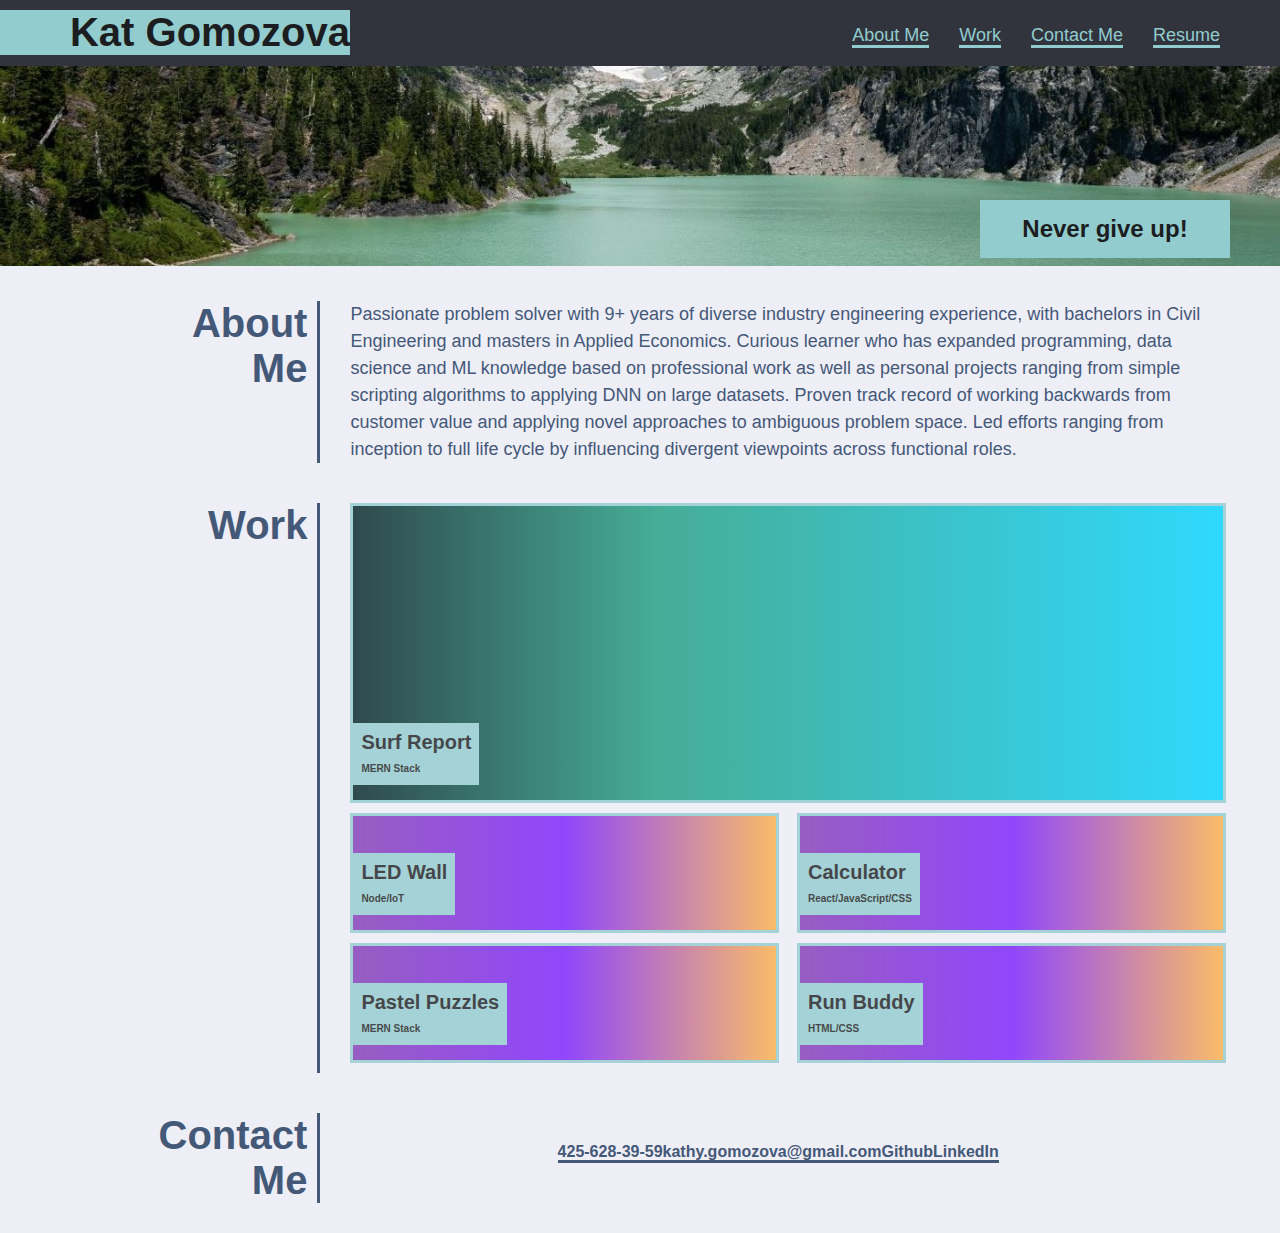
==== index.html @ 135d379b "adding the files" ====
<!DOCTYPE html>
<html lang="en">
<head>
    <meta charset="UTF-8">
    <meta name="viewport" content="width=device-width, initial-scale=1.0">
    <title>Personal Profile</title>
    <link rel="stylesheet" href="about_me_style.css">
</head>
<body>

    <header>
        <h1>Kat Gomozova</h1>
        <nav class="menu">
            <ul>
                <li>
                    <a href="#about-me">About Me</a>
                </li>
                <li>
                    <a href="#work">Work</a>
                </li>
                <li>
                    <a href="#contact-me">Contact Me</a>
                </li>
                <li>
                    <a href="resume Kat Gomozova SDE.pdf" target ="_blank">Resume</a>
                </li>
            </ul>
  
        </nav>
    </header>
    <figure class="background_fig">
        <div class="subtitle">Never give up!</div>
    </figure>
        
    <main> 
        <section id="about-me" class="content_item">
            <h1>About<br>Me</h1>
            <div>
                <p>Passionate problem solver with 9+ years of diverse industry engineering experience, with bachelors in Civil 
                    Engineering and masters in Applied Economics. Curious learner who has expanded programming, data science and 
                    ML knowledge based on professional work as well as personal projects ranging from simple scripting algorithms 
                    to applying DNN on large datasets. Proven track record of working backwards from customer value and applying 
                    novel approaches to ambiguous problem space. Led efforts ranging from inception to full life cycle by 
                    influencing divergent viewpoints across functional roles.
                </p>
            </div>
        </section>

        <section id="work" class="content_item">
            <h1>Work</h1>
            <div>
                <article class="large_box">
                    <h3>Surf Report<br><span class="sm">MERN Stack</span></h3>
                </article>
                <article class="small_box">
                    <article class = "inner_box">
                        <h3>LED Wall<br><span class="sm">Node/IoT</span></h3>
                    </article>
                    <article class = "inner_box">
                        <h3>Calculator<br><span class="sm">React/JavaScript/CSS</span></h3>
                    </article>
                </article>
                <article class="small_box">
                    <article class = "inner_box">
                        <h3>Pastel Puzzles<br><span class="sm">MERN Stack</span></h3>
                    </article>
                    <article class = "inner_box">
                        <h3>Run Buddy<br><span class="sm">HTML/CSS</span></h3>
                    </article>
                </article>
            </div>
        </section> 
        
        <section id="contact-me" class="content_item">
            <h1>Contact<br>Me</h1>
            <div>
                <nav class="contacts">
                    <ul>
                        <li>
                            <a href="#phone" target ="_blank">425-628-39-59</a>
                        </li>
                        <li>
                            <a href="kathy.gomozova@gmail.com" target ="_blank">kathy.gomozova@gmail.com</a>
                        </li>
                        <li>
                            <a href="https://github.com/kgo87" target ="_blank">Github</a>
                        </li>
                        <li>
                            <a href="https://www.linkedin.com/in/kgomozova/" target ="_blank">LinkedIn</a>
                        </li>
                    </ul>
        
                </nav>
            </div>

    </main>

</body>
</html>
---- about_me_style.css ----
/* Sets up the variables for frequently used parameters */
:root{
    --h-font-color: #445877;
    --nav-h-color: #92ccce;
    --nav-color: #31343d;
    --dark-color: #1c1d21;
    --light-color: #eeeef7;
    --typ-font: Arial, Helvetica, sans-serif;  
}

/* Sets the display format to include padding and borderin the element's total width and height, 
and also removes the default padding and margin settings for the entire page contents  */
* {
    box-sizing: border-box;
    padding: 0;
    margin: 0;
}

/* Sets the background color of the main block  */
body {
    background-color:var(--light-color);
    display:flex;
    flex-direction: column;
}

/* Creates padding on all sides of the header block and sets the font size, background color,
color and relative position  */
header {
    padding: 10px 40px 20px 40px;
    font-family: Arial, Helvetica, sans-serif;
    background-color: var(--nav-color);
    position: relative;
}

/* Displays the header element as block and sets the font size  */
header h1 {
    display: inline-block;
    font-size: 40px;
    background-color: var(--nav-h-color);
    color: var(--dark-color);
    position: absolute;
    text-align: right;
    left: 0px;
    width: 350px;
}

/* Sets padding, margin and font of the nav bar */
header nav {
    padding-top: 15px;
    margin-right: 20px;
    float: right;
    font-size: 18px;
}

/* Removes bullet symbols from the list */
header nav ul {
    list-style-type: none;
}

/* Sets the display of the list items and left margin */
header nav ul li {
    display: inline-block;
    margin-left: 25px;
}

/* Sets the color of the links and creates an underline */
header nav ul li a {
    color: var(--nav-h-color);
    text-decoration: none;
    border-bottom: solid 3px;
}


/* Sets the display properties of the top/background figure element */
figure {
    height: 200px;
    width: 100vw;
    margin-bottom: 25px;
    background-image: url("blanca_lake.jpeg");
    background-size: cover;
    background-position: center;
}

/* Sets the properties of subtitle box */
.subtitle{
    position: absolute;
    background-color: var(--nav-h-color);
    color: var(--dark-color);
    text-align: center;
    padding: 15px;
    width: 250px;
    font-family: var(--typ-font);
    font-size: 24px;
    font-weight:bold;
    top:200px;
    right: 50px;
}


/* Sets margin, width and display parameters of the main block */
main {
    width: 100vw;
    margin-left: 20px;
    margin-right:20px;
    justify-content: center;
    display: flex;
    flex-wrap: wrap;
}


/* Sets display properties: margin, padding , heights, font, color, etc */
.content_item {
    margin-bottom: 20px;
    padding: 10px;
    font-family: var(--typ-font);
    display:flex;
    width: 90vw;
    color: var(--h-font-color);
}

/* Sets the display options and parameters of the headings of sections inside the main body */
.content_item h1 {
    width: 20%;
    text-align: right;
    font-size: 40px;
    padding-right: 10px;
    padding-left: 10px;
    font-family: var(--typ-font);
    color: var(--h-font-color);
    border-right: solid var(--h-font-color);
}

/* Sets the display properties of the container inside each section */
div{
    display:flex;
    flex-direction:column;
    padding-left: 30px;
    width: 80%;
}

/* Sets the display options and the properties of the large item in the work section */
.large_box{
    height: 300px;
    background: rgba(0,34,36);
    background: linear-gradient(90deg, rgba(0,34,36,1) 0%, rgba(29,157,127,1) 35%, rgba(0,212,255,1) 100%);
    border: solid var(--nav-h-color);
    margin-bottom:10px;
    position: relative;
    opacity:0.8;
}

/* Sets the parameters of the title of each project inside work section */
h3{
    position: absolute;
    background-color: var(--nav-h-color);
    color: var(--dark-color);
    opacity:1;
    text-align: left;
    padding: 8px;
    font-family: var(--typ-font);
    font-size: 1.25em;
    font-weight:bold;
    bottom: 15px;
    left: 0px;
}

/* Sets parameters of the short description of each project inside work section */
h3 .sm {
    color: var(--dark-color);
    font-size: 0.5em;
}

/* Sets the display options and the properties of the "row" that constains two small items in the work section */
.small_box{
    height: 120px;
    margin-bottom:10px;
    display:flex;
    justify-content:space-between;
}

/* Sets the display options and the properties of the small item in the work section */
.inner_box{
    width: 49%; 
    height: 120px;
    background: rgb(131,58,180);
    background: linear-gradient(90deg, rgba(131,58,180,1) 0%, rgba(121,29,253,1) 50%, rgba(252,176,69,1) 100%);
    opacity:0.8;
    border: solid var(--nav-h-color);
    margin-bottom:10px;
    position: relative;
}


/* Sets the font size of paragraphs */
p {
    font-size: 18px;
    line-height: 1.5;
}

/* Sets display properties of the contact details nav bar */
.content_item div nav {
    padding-top: 30px;
    margin-right: 20px;
    font-size: 16px;
    font-weight: bold;
    justify-items: center;
}

/* Removes bullet symbols from the list and spaces the items evenly in a row */
.content_item div nav ul {
    list-style-type: none;
    display: flex;
    justify-content: space-evenly;
}

/* Displays items as a block */
.content_item div nav ul li {
    display: inline-block;
}

/* Sets the display properties of list items */
.content_item div nav ul li a {
    text-decoration: none;
    color: var(--h-font-color);
    border-bottom: solid 3px;
}


/* Sets content highlight color and background */
::selection {
    background-color: var(--nav-h-color);
    color: var(--nav-h-color);
    opacity:1
}
/* On click, select all contents so the code is highlighted */
.large_box:active {
    user-select: all;
}

/* Sets an outer and inner drop shadow on the element to create a glowing effect on hover */
.large_box:hover,
.inner_box:hover{
  box-shadow: inset 0px 0px 8px var(--nav-h-color), 0 0 15px var(--nav-h-color);
  opacity:1;
  cursor: pointer
}

/* Changes the font size as the width of the screen reduces to 950px */
@media screen and (max-width:950px){
    .content_item h1,
    header h1 {
        font-size: 24px;
    }

    p{
        font-size: 18px; 
    }
    header nav, 
    .content_item div nav{
        font-size: 14px;
    }
    .content_item h1{
        margin-left: 5px;
        margin-right: 5px;
    }
    header,
    header nav {
      display:flex;
      flex-direction: column;
    }
    header{
        padding: 5px 10px 5px 10px;
    }
    header h1{
        width: 250px;
    }
}

@media screen and (max-width: 768px) {
    .content_item h1,
    header h1 {
        font-size: 20px;
    }
    p{
        font-size: 14px; 
    }    
    header nav, 
    .content_item div nav{
        font-size: 12px;
    }
    .content_item h1{
        margin-left: 5px;
        margin-right: 5px;
    }
  }
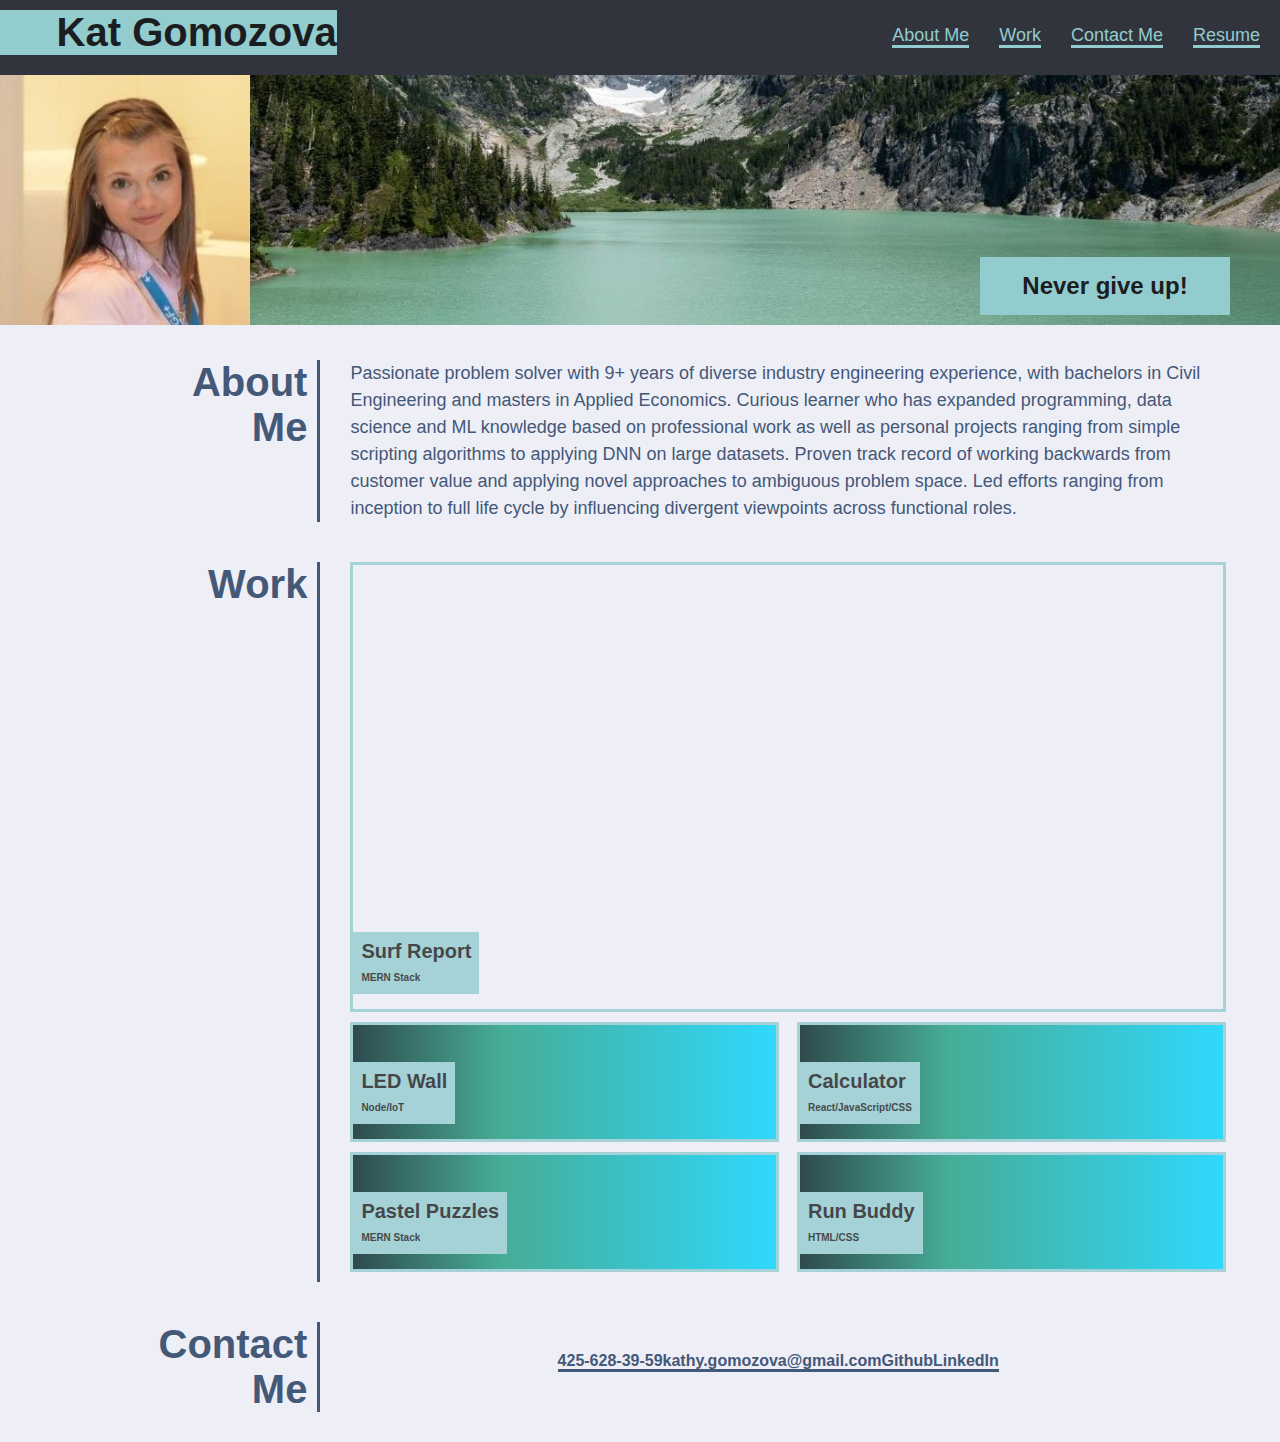
==== commit 77f88942: "updating the files" ====
--- a/index.html
+++ b/index.html
@@ -30,6 +30,7 @@
     </header>
     <figure class="background_fig">
         <div class="subtitle">Never give up!</div>
+        <img src="kg_hs.jpeg" alt="Kat photo">
     </figure>
         
     <main> 
--- a/about_me_style.css
+++ b/about_me_style.css
@@ -26,19 +26,21 @@
 /* Creates padding on all sides of the header block and sets the font size, background color,
 color and relative position  */
 header {
-    padding: 10px 40px 20px 40px;
+    padding: 10px 0 20px 0;
     font-family: Arial, Helvetica, sans-serif;
     background-color: var(--nav-color);
-    position: relative;
+    /* position: relative; */
+    display: flex;
 }
 
 /* Displays the header element as block and sets the font size  */
 header h1 {
-    display: inline-block;
+    /* display: inline-block; */
+    display:block;
     font-size: 40px;
     background-color: var(--nav-h-color);
     color: var(--dark-color);
-    position: absolute;
+    /* position: absolute; */
     text-align: right;
     left: 0px;
     width: 350px;
@@ -50,17 +52,21 @@
     margin-right: 20px;
     float: right;
     font-size: 18px;
+    width:75%;
 }
 
 /* Removes bullet symbols from the list */
 header nav ul {
     list-style-type: none;
+    justify-content: flex-end;
+    float: right;
 }
 
 /* Sets the display of the list items and left margin */
 header nav ul li {
     display: inline-block;
     margin-left: 25px;
+    justify-content: flex-end;
 }
 
 /* Sets the color of the links and creates an underline */
@@ -73,12 +79,13 @@
 
 /* Sets the display properties of the top/background figure element */
 figure {
-    height: 200px;
+    height: 250px;
     width: 100vw;
     margin-bottom: 25px;
     background-image: url("blanca_lake.jpeg");
     background-size: cover;
     background-position: center;
+    position: relative;
 }
 
 /* Sets the properties of subtitle box */
@@ -92,10 +99,16 @@
     font-family: var(--typ-font);
     font-size: 24px;
     font-weight:bold;
-    top:200px;
+    bottom:10px;
     right: 50px;
 }
 
+img{
+    position: absolute;
+    height:100%;
+    bottom:0px;
+    left: 0px;
+}
 
 /* Sets margin, width and display parameters of the main block */
 main {
@@ -130,6 +143,7 @@
     border-right: solid var(--h-font-color);
 }
 
+
 /* Sets the display properties of the container inside each section */
 div{
     display:flex;
@@ -140,9 +154,10 @@
 
 /* Sets the display options and the properties of the large item in the work section */
 .large_box{
-    height: 300px;
-    background: rgba(0,34,36);
-    background: linear-gradient(90deg, rgba(0,34,36,1) 0%, rgba(29,157,127,1) 35%, rgba(0,212,255,1) 100%);
+    height: 450px;
+    background-image: url("digital-marketing-meeting.jpg");
+    background-position: center;
+    background-size: cover;
     border: solid var(--nav-h-color);
     margin-bottom:10px;
     position: relative;
@@ -182,8 +197,8 @@
 .inner_box{
     width: 49%; 
     height: 120px;
-    background: rgb(131,58,180);
-    background: linear-gradient(90deg, rgba(131,58,180,1) 0%, rgba(121,29,253,1) 50%, rgba(252,176,69,1) 100%);
+    background: rgba(0,34,36);
+    background: linear-gradient(90deg, rgba(0,34,36,1) 0%, rgba(29,157,127,1) 35%, rgba(0,212,255,1) 100%);
     opacity:0.8;
     border: solid var(--nav-h-color);
     margin-bottom:10px;
@@ -274,6 +289,7 @@
     header h1{
         width: 250px;
     }
+
 }
 
 @media screen and (max-width: 768px) {
@@ -281,17 +297,27 @@
     header h1 {
         font-size: 20px;
     }
-    p{
+    p, header nav {
         font-size: 14px; 
     }    
-    header nav, 
-    .content_item div nav{
-        font-size: 12px;
-    }
     .content_item h1{
         margin-left: 5px;
         margin-right: 5px;
     }
+    .subtitle{
+        font-size: 14px;
+        width: 200px;
+        bottom:0px;
+        left: 0px;
+        z-index: 2;
+    }
+    .content_item div nav ul{
+        flex-direction: column;
+    }
+    .content_item div nav {
+        padding-top: 0px;
+        font-size: 12px;
+    }
   }
 
 
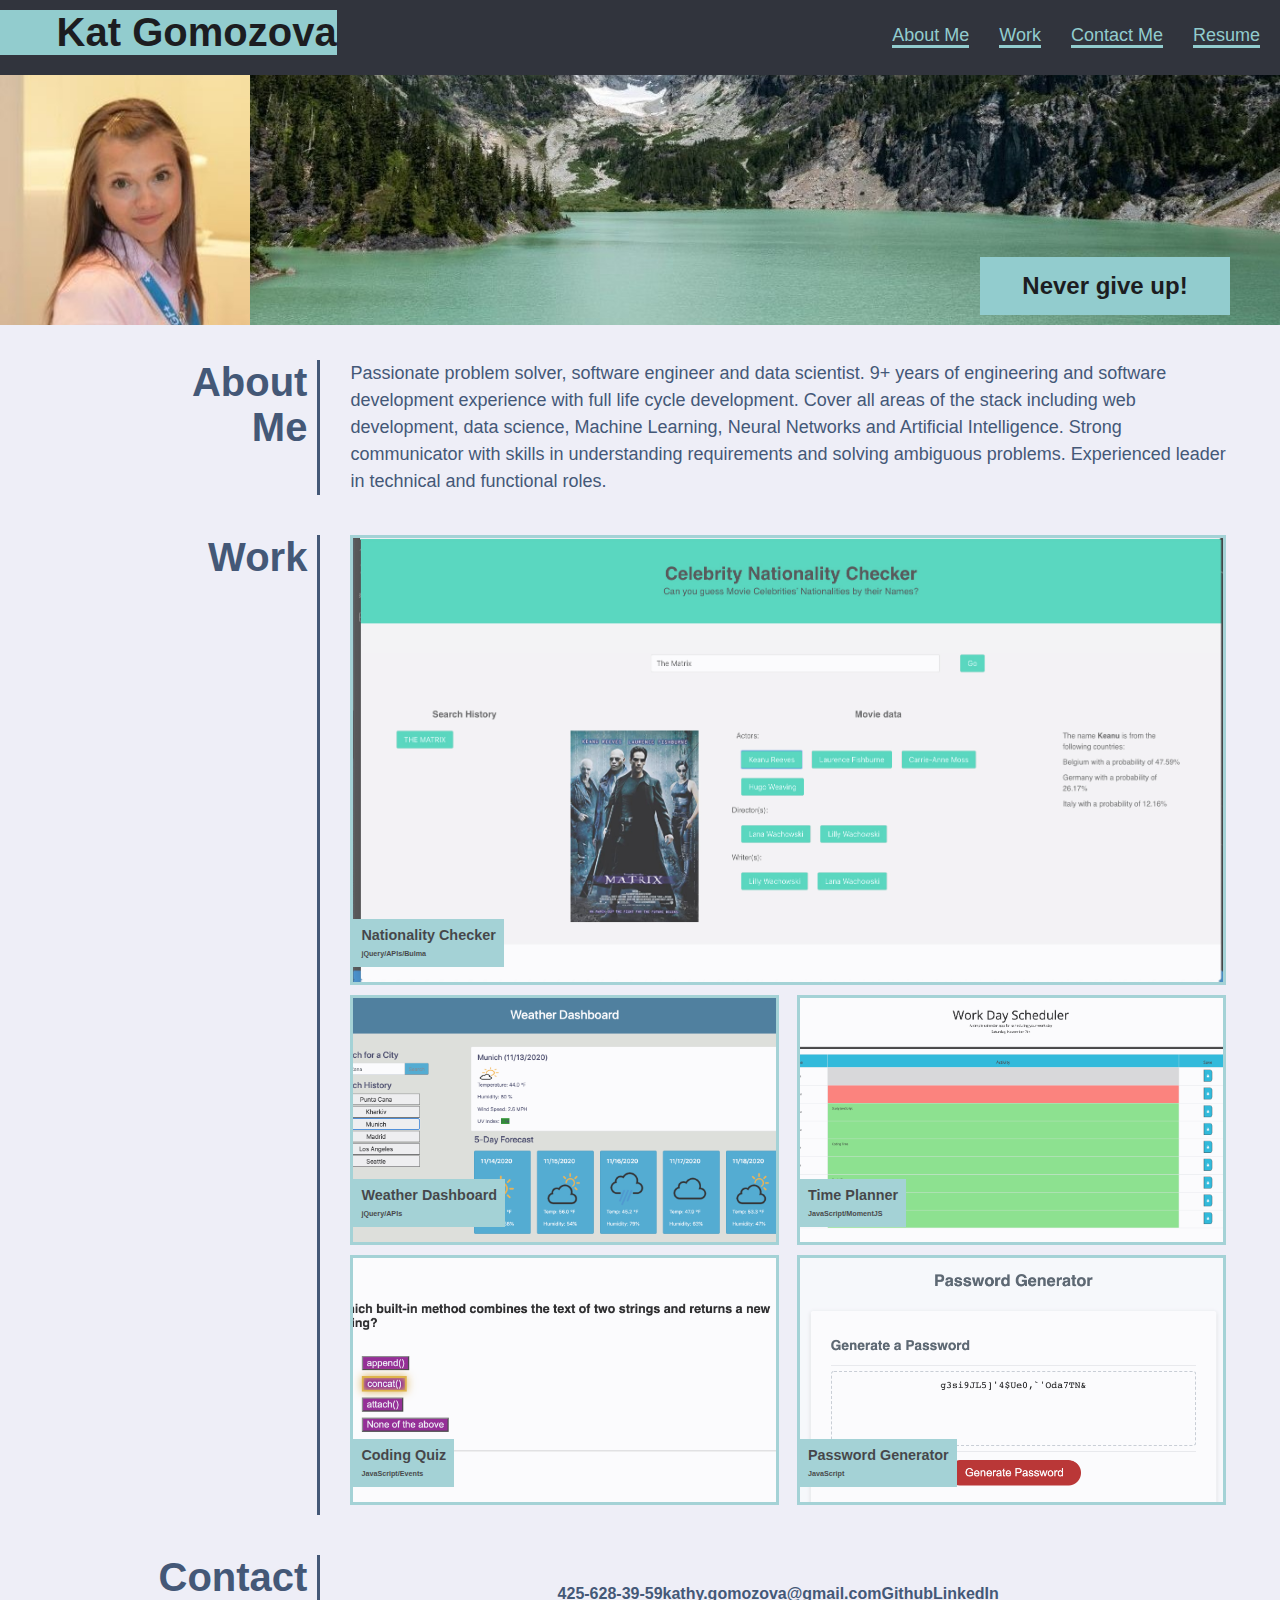
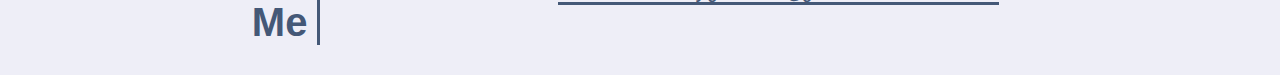
==== commit 740cf3bc: "updating info about projects" ====
--- a/index.html
+++ b/index.html
@@ -30,19 +30,19 @@
     </header>
     <figure class="background_fig">
         <div class="subtitle">Never give up!</div>
-        <img src="kg_hs.jpeg" alt="Kat photo">
+        <img src="./images/kg_hs.jpeg" alt="Kat photo">
     </figure>
         
     <main> 
         <section id="about-me" class="content_item">
             <h1>About<br>Me</h1>
             <div>
-                <p>Passionate problem solver with 9+ years of diverse industry engineering experience, with bachelors in Civil 
-                    Engineering and masters in Applied Economics. Curious learner who has expanded programming, data science and 
-                    ML knowledge based on professional work as well as personal projects ranging from simple scripting algorithms 
-                    to applying DNN on large datasets. Proven track record of working backwards from customer value and applying 
-                    novel approaches to ambiguous problem space. Led efforts ranging from inception to full life cycle by 
-                    influencing divergent viewpoints across functional roles.
+                <p>
+                    Passionate problem solver, software engineer and data scientist. 9+ years of engineering and software 
+                    development experience with full life cycle development. Cover all areas of the stack including web
+                    development, data science, Machine Learning, Neural Networks and Artificial Intelligence. Strong 
+                    communicator with skills in understanding requirements and solving ambiguous problems. Experienced 
+                    leader in technical and functional roles.
                 </p>
             </div>
         </section>
@@ -50,24 +50,24 @@
         <section id="work" class="content_item">
             <h1>Work</h1>
             <div>
-                <article class="large_box">
-                    <h3>Surf Report<br><span class="sm">MERN Stack</span></h3>
+                <a class="large_box" href = "https://jjhphoto.github.io/celebchecker/" target ="_blank">
+                    <h3>Nationality Checker<br><span class="sm">jQuery/APIs/Bulma</span></h3>
+                </a>
+                <article class="small_box">
+                    <a class = "inner_box" id = "weather" href = "https://kgo87.github.io/weather_dashboard/" target ="_blank">
+                        <h3>Weather Dashboard<br><span class="sm">jQuery/APIs</span></h3>
+                    </a>
+                    <a class = "inner_box" id = "planner" href = "https://kgo87.github.io/time_planner/" target ="_blank">
+                        <h3>Time Planner<br><span class="sm">JavaScript/MomentJS</span></h3>
+                    </a>
                 </article>
                 <article class="small_box">
-                    <article class = "inner_box">
-                        <h3>LED Wall<br><span class="sm">Node/IoT</span></h3>
-                    </article>
-                    <article class = "inner_box">
-                        <h3>Calculator<br><span class="sm">React/JavaScript/CSS</span></h3>
-                    </article>
-                </article>
-                <article class="small_box">
-                    <article class = "inner_box">
-                        <h3>Pastel Puzzles<br><span class="sm">MERN Stack</span></h3>
-                    </article>
-                    <article class = "inner_box">
-                        <h3>Run Buddy<br><span class="sm">HTML/CSS</span></h3>
-                    </article>
+                    <a class = "inner_box" id = "quiz" href = "https://kgo87.github.io/coding_quiz/" target ="_blank">
+                        <h3>Coding Quiz<br><span class="sm">JavaScript/Events</span></h3>
+                    </a>
+                    <a class = "inner_box" id = "password" href = "https://kgo87.github.io/password_generation/" target ="_blank">
+                        <h3>Password Generator<br><span class="sm">JavaScript</span></h3>
+                    </a>
                 </article>
             </div>
         </section> 
--- a/about_me_style.css
+++ b/about_me_style.css
@@ -29,18 +29,15 @@
     padding: 10px 0 20px 0;
     font-family: Arial, Helvetica, sans-serif;
     background-color: var(--nav-color);
-    /* position: relative; */
     display: flex;
 }
 
 /* Displays the header element as block and sets the font size  */
 header h1 {
-    /* display: inline-block; */
     display:block;
     font-size: 40px;
     background-color: var(--nav-h-color);
     color: var(--dark-color);
-    /* position: absolute; */
     text-align: right;
     left: 0px;
     width: 350px;
@@ -66,7 +63,6 @@
 header nav ul li {
     display: inline-block;
     margin-left: 25px;
-    justify-content: flex-end;
 }
 
 /* Sets the color of the links and creates an underline */
@@ -82,7 +78,7 @@
     height: 250px;
     width: 100vw;
     margin-bottom: 25px;
-    background-image: url("blanca_lake.jpeg");
+    background-image: url("./images/blanca_lake.jpeg");
     background-size: cover;
     background-position: center;
     position: relative;
@@ -103,6 +99,7 @@
     right: 50px;
 }
 
+/* Sets the properties of the headshot image */
 img{
     position: absolute;
     height:100%;
@@ -155,7 +152,7 @@
 /* Sets the display options and the properties of the large item in the work section */
 .large_box{
     height: 450px;
-    background-image: url("digital-marketing-meeting.jpg");
+    background-image: url("./images/Proj1.jpg");
     background-position: center;
     background-size: cover;
     border: solid var(--nav-h-color);
@@ -173,7 +170,7 @@
     text-align: left;
     padding: 8px;
     font-family: var(--typ-font);
-    font-size: 1.25em;
+    font-size: 0.9em;
     font-weight:bold;
     bottom: 15px;
     left: 0px;
@@ -187,7 +184,7 @@
 
 /* Sets the display options and the properties of the "row" that constains two small items in the work section */
 .small_box{
-    height: 120px;
+    height: 250px;
     margin-bottom:10px;
     display:flex;
     justify-content:space-between;
@@ -196,13 +193,41 @@
 /* Sets the display options and the properties of the small item in the work section */
 .inner_box{
     width: 49%; 
-    height: 120px;
+    height: 250px;
     background: rgba(0,34,36);
     background: linear-gradient(90deg, rgba(0,34,36,1) 0%, rgba(29,157,127,1) 35%, rgba(0,212,255,1) 100%);
     opacity:0.8;
     border: solid var(--nav-h-color);
     margin-bottom:10px;
     position: relative;
+}
+
+/* Sets the background image of the Weather Dashboard item in the work section */
+#weather{
+    background-image: url("./images/weather_dashboard.png");
+    background-position: center;
+    background-size: cover;
+}
+
+/* Sets the background image of the Time Planner item in the work section */
+#planner{
+    background-image: url("./images/planner.png");
+    background-position: center;
+    background-size: cover;
+}
+
+/* Sets the background image of the Coding Quiz item in the work section */
+#quiz{
+    background-image: url("./images/quiz.png");
+    background-position: center;
+    background-size: cover;
+}
+
+/* Sets the background image of the Passord Generator item in the work section */
+#password{
+    background-image: url("./images/pw_gen.png");
+    background-position: center;
+    background-size: cover;
 }
 
 
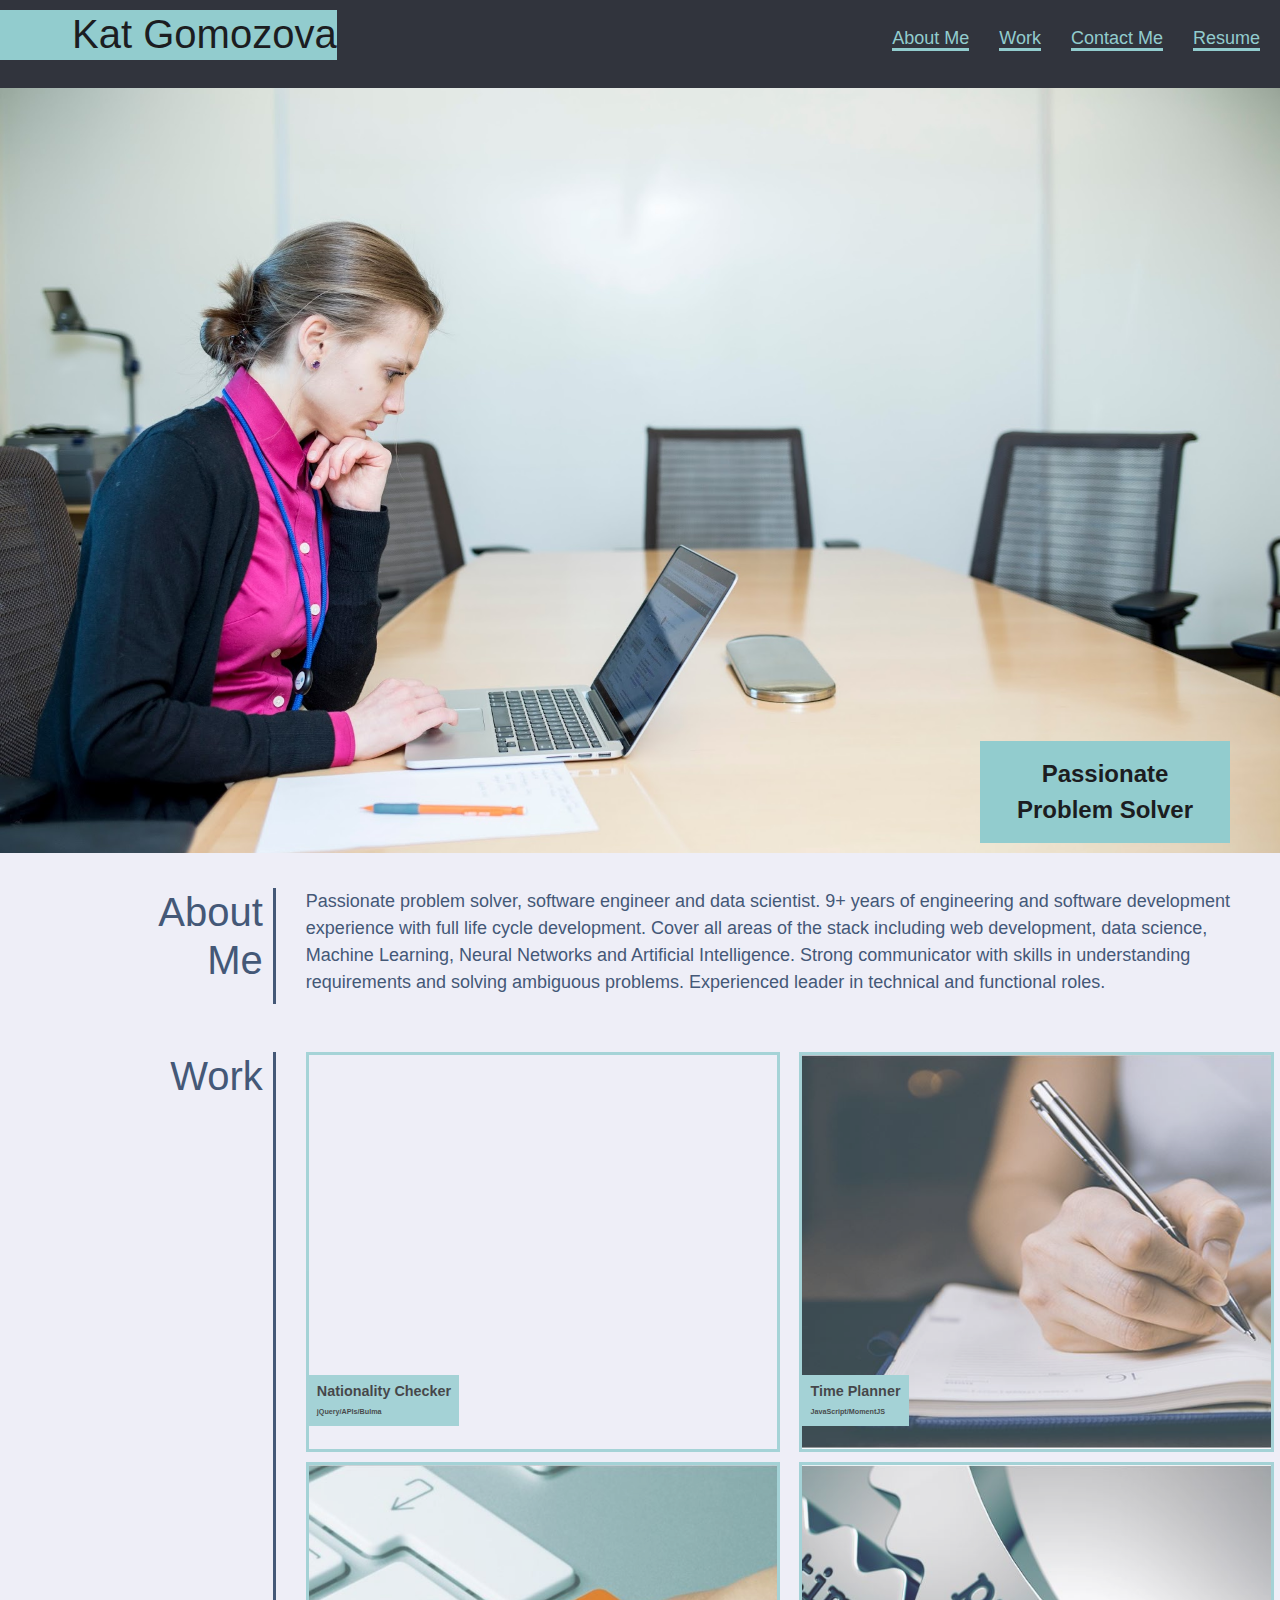
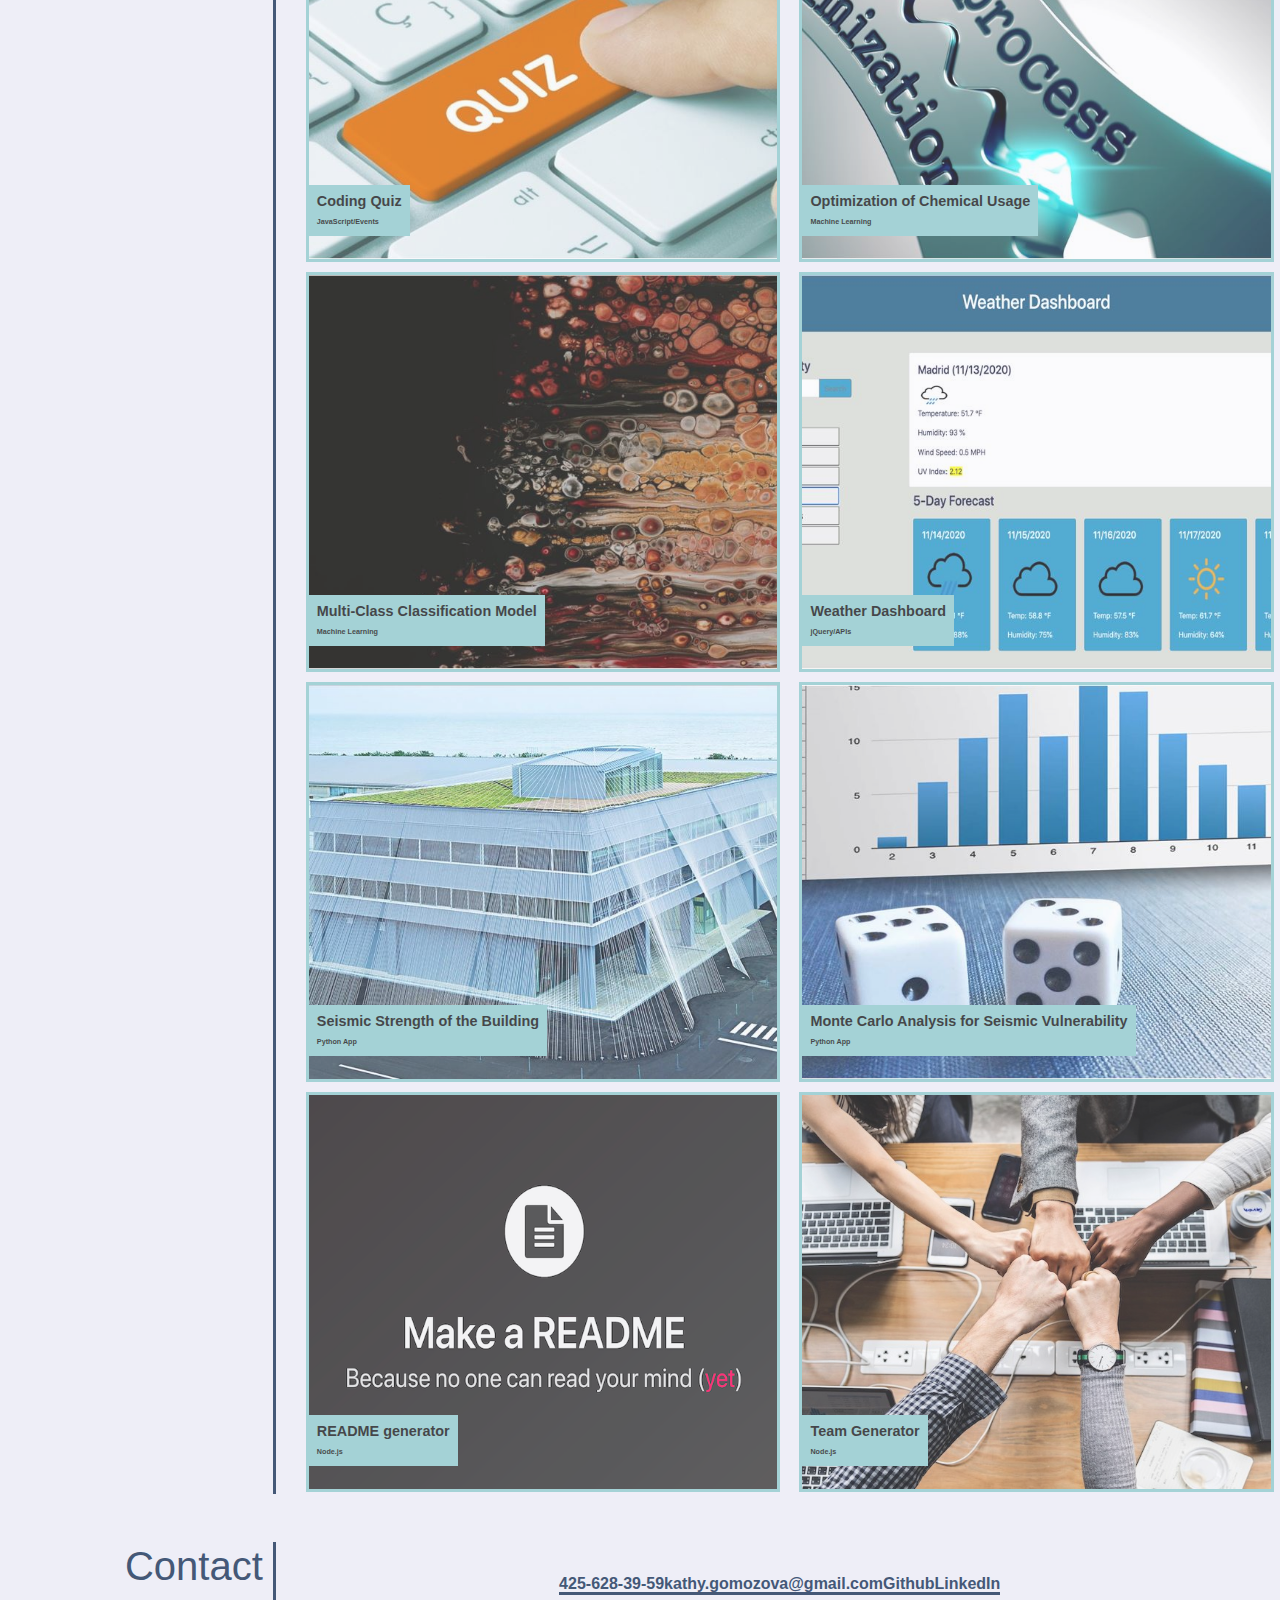
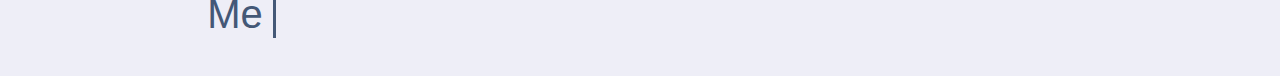
==== commit 5406ce42: "updating the profile with new projects and graphics" ====
--- a/index.html
+++ b/index.html
@@ -4,6 +4,7 @@
     <meta charset="UTF-8">
     <meta name="viewport" content="width=device-width, initial-scale=1.0">
     <title>Personal Profile</title>
+    <link rel="stylesheet" href="https://cdnjs.cloudflare.com/ajax/libs/twitter-bootstrap/4.5.0/css/bootstrap.min.css">
     <link rel="stylesheet" href="about_me_style.css">
 </head>
 <body>
@@ -29,8 +30,8 @@
         </nav>
     </header>
     <figure class="background_fig">
-        <div class="subtitle">Never give up!</div>
-        <img src="./images/kg_hs.jpeg" alt="Kat photo">
+        <div class="subtitle">Passionate Problem Solver</div>
+        <!-- <img src="./images/kg_hs.jpeg" alt="Kat photo"> -->
     </figure>
         
     <main> 
@@ -50,12 +51,9 @@
         <section id="work" class="content_item">
             <h1>Work</h1>
             <div>
-                <a class="large_box" href = "https://jjhphoto.github.io/celebchecker/" target ="_blank">
-                    <h3>Nationality Checker<br><span class="sm">jQuery/APIs/Bulma</span></h3>
-                </a>
                 <article class="small_box">
-                    <a class = "inner_box" id = "weather" href = "https://kgo87.github.io/weather_dashboard/" target ="_blank">
-                        <h3>Weather Dashboard<br><span class="sm">jQuery/APIs</span></h3>
+                    <a class = "inner_box" id = "celeb" href = "https://jjhphoto.github.io/celebchecker/" target ="_blank">
+                        <h3>Nationality Checker<br><span class="sm">jQuery/APIs/Bulma</span></h3>
                     </a>
                     <a class = "inner_box" id = "planner" href = "https://kgo87.github.io/time_planner/" target ="_blank">
                         <h3>Time Planner<br><span class="sm">JavaScript/MomentJS</span></h3>
@@ -65,8 +63,32 @@
                     <a class = "inner_box" id = "quiz" href = "https://kgo87.github.io/coding_quiz/" target ="_blank">
                         <h3>Coding Quiz<br><span class="sm">JavaScript/Events</span></h3>
                     </a>
-                    <a class = "inner_box" id = "password" href = "https://kgo87.github.io/password_generation/" target ="_blank">
-                        <h3>Password Generator<br><span class="sm">JavaScript</span></h3>
+                    <a class = "inner_box" id = "optimization" href = "portfolio.html" target ="_blank">
+                        <h3>Optimization of Chemical Usage<br><span class="sm">Machine Learning</span></h3>
+                    </a>
+                </article>
+                <article class="small_box">
+                    <a class = "inner_box" id = "classifier" href = "portfolio.html" target ="_blank">
+                        <h3>Multi-Class Classification Model<br><span class="sm">Machine Learning</span></h3>
+                    </a>
+                    <a class = "inner_box" id = "weather" href = "https://kgo87.github.io/weather_dashboard" target ="_blank">
+                        <h3>Weather Dashboard<br><span class="sm">jQuery/APIs</span></h3>
+                    </a>
+                </article>
+                <article class="small_box">
+                    <a class = "inner_box" id = "seismic" href = "https://github.com/kgo87/seismic_strength" target ="_blank">
+                        <h3>Seismic Strength of the Building<br><span class="sm">Python App</span></h3>
+                    </a>
+                    <a class = "inner_box" id = "monte_carlo" href = "portfolio.html" target ="_blank">
+                        <h3>Monte Carlo Analysis for Seismic Vulnerability<br><span class="sm">Python App</span></h3>
+                    </a>
+                </article>
+                <article class="small_box">
+                    <a class = "inner_box" id = "readme" href = "https://github.com/kgo87/ReadMe_generator" target ="_blank">
+                        <h3>README generator<br><span class="sm">Node.js</span></h3>
+                    </a>
+                    <a class = "inner_box" id = "team" href = "https://github.com/kgo87/team_generator" target ="_blank">
+                        <h3>Team Generator<br><span class="sm">Node.js</span></h3>
                     </a>
                 </article>
             </div>
@@ -97,4 +119,8 @@
     </main>
 
 </body>
+<script src="https://cdnjs.cloudflare.com/ajax/libs/jquery/3.5.1/jquery.slim.min.js"></script>
+<script src="https://cdnjs.cloudflare.com/ajax/libs/popper.js/1.16.1/umd/popper.min.js"></script>
+<script src="https://cdnjs.cloudflare.com/ajax/libs/twitter-bootstrap/4.5.0/js/bootstrap.min.js"></script>
+
 </html>--- a/about_me_style.css
+++ b/about_me_style.css
@@ -47,7 +47,6 @@
 header nav {
     padding-top: 15px;
     margin-right: 20px;
-    float: right;
     font-size: 18px;
     width:75%;
 }
@@ -72,16 +71,27 @@
     border-bottom: solid 3px;
 }
 
+header nav ul li a:hover {
+  color: var(--light-color);
+  cursor: pointer;
+  text-decoration: none;
+}
+
 
 /* Sets the display properties of the top/background figure element */
 figure {
-    height: 250px;
+    height: 85vh;
     width: 100vw;
     margin-bottom: 25px;
-    background-image: url("./images/blanca_lake.jpeg");
+    background-image: url("./images/intro_kat.jpg");
     background-size: cover;
     background-position: center;
     position: relative;
+    -webkit-background-size: cover;
+	-moz-background-size: cover;
+	background-size: cover;
+    -o-background-size: cover;
+    flex-shrink: 12;
 }
 
 /* Sets the properties of subtitle box */
@@ -99,19 +109,12 @@
     right: 50px;
 }
 
-/* Sets the properties of the headshot image */
-img{
-    position: absolute;
-    height:100%;
-    bottom:0px;
-    left: 0px;
-}
 
 /* Sets margin, width and display parameters of the main block */
 main {
     width: 100vw;
-    margin-left: 20px;
-    margin-right:20px;
+    margin-left: 10px;
+    margin-right:10px;
     justify-content: center;
     display: flex;
     flex-wrap: wrap;
@@ -124,7 +127,7 @@
     padding: 10px;
     font-family: var(--typ-font);
     display:flex;
-    width: 90vw;
+    width: 99vw;
     color: var(--h-font-color);
 }
 
@@ -149,17 +152,6 @@
     width: 80%;
 }
 
-/* Sets the display options and the properties of the large item in the work section */
-.large_box{
-    height: 450px;
-    background-image: url("./images/Proj1.jpg");
-    background-position: center;
-    background-size: cover;
-    border: solid var(--nav-h-color);
-    margin-bottom:10px;
-    position: relative;
-    opacity:0.8;
-}
 
 /* Sets the parameters of the title of each project inside work section */
 h3{
@@ -184,7 +176,7 @@
 
 /* Sets the display options and the properties of the "row" that constains two small items in the work section */
 .small_box{
-    height: 250px;
+    height: 400px;
     margin-bottom:10px;
     display:flex;
     justify-content:space-between;
@@ -193,41 +185,80 @@
 /* Sets the display options and the properties of the small item in the work section */
 .inner_box{
     width: 49%; 
-    height: 250px;
+    height: 100%;
+    flex-shrink: 4;
     background: rgba(0,34,36);
     background: linear-gradient(90deg, rgba(0,34,36,1) 0%, rgba(29,157,127,1) 35%, rgba(0,212,255,1) 100%);
     opacity:0.8;
     border: solid var(--nav-h-color);
     margin-bottom:10px;
     position: relative;
+    max-width: 100%;
+    display: block;
+    max-height: 100%;
+}
+
+/* Sets the properties of the background images of the Weather Dashboard item in the work section */
+#weather, 
+#planner,
+#quiz,
+#celeb,
+#optimization,
+#classifier,
+#monte_carlo,
+#seismic,
+#readme,
+#team
+{
+    background-position: center;
+    background-size: cover;
+    max-width: 100%;
+    display: block;
+    max-height: 100%;
+    flex-shrink: 4;
+}
+
+/* Sets the background image of the Weather Dashboard item in the work section */
+#celeb{
+    background-image: url("./images/Proj1.JPG");
 }
 
 /* Sets the background image of the Weather Dashboard item in the work section */
 #weather{
-    background-image: url("./images/weather_dashboard.png");
-    background-position: center;
-    background-size: cover;
+    background-image: url("./images/weather_dashboard.JPG");
 }
 
 /* Sets the background image of the Time Planner item in the work section */
 #planner{
-    background-image: url("./images/planner.png");
-    background-position: center;
-    background-size: cover;
+    background-image: url("./images/planner.JPG");
 }
 
 /* Sets the background image of the Coding Quiz item in the work section */
 #quiz{
-    background-image: url("./images/quiz.png");
-    background-position: center;
-    background-size: cover;
+    background-image: url("./images/quiz.JPG");
 }
 
 /* Sets the background image of the Passord Generator item in the work section */
-#password{
-    background-image: url("./images/pw_gen.png");
-    background-position: center;
-    background-size: cover;
+#optimization{
+    background-image: url("./images/optimization.JPG");
+}
+
+#classifier {
+    background-image: url("./images/classifier.JPG");
+}
+
+#monte_carlo {
+    background-image: url("./images/mc_sim.JPG");
+}
+
+#seismic {
+    background-image: url("./images/building_seismic.JPG");
+}
+#readme {
+    background-image: url("./images/readme.png");
+}
+#team {
+    background-image: url("./images/team.jpeg");
 }
 
 
@@ -287,6 +318,9 @@
 
 /* Changes the font size as the width of the screen reduces to 950px */
 @media screen and (max-width:950px){
+    figure {
+        height: 30vh;
+    }
     .content_item h1,
     header h1 {
         font-size: 24px;
@@ -308,6 +342,9 @@
       display:flex;
       flex-direction: column;
     }
+    header nav ul {
+        justify-content: flex-start;
+    }
     header{
         padding: 5px 10px 5px 10px;
     }
@@ -322,19 +359,31 @@
     header h1 {
         font-size: 20px;
     }
-    p, header nav {
+    p{
         font-size: 14px; 
-    }    
+    }
+    header,
+    header nav, 
+    header nav ul{
+      display:flex;
+      font-size: 12px;
+    }
+
+    header nav ul li{
+        margin-left: 10px;
+    }
+    header{
+        padding: 5px;
+    }
+    
     .content_item h1{
         margin-left: 5px;
         margin-right: 5px;
+        font-size: 16px;
     }
     .subtitle{
-        font-size: 14px;
-        width: 200px;
-        bottom:0px;
-        left: 0px;
-        z-index: 2;
+        display: none;
+
     }
     .content_item div nav ul{
         flex-direction: column;
@@ -343,8 +392,40 @@
         padding-top: 0px;
         font-size: 12px;
     }
+    .small_box {
+        flex-direction: column;
+        height:600px;
+    }
+    .inner_box {
+        width: 90%;
+    }
   }
 
-
-
-
+  @media screen and (max-width: 414px) {
+
+    
+    .content_item h1{
+        margin-left: 5px;
+        margin-right: 5px;
+        font-size: 14px;
+    }
+    .subtitle{
+        display: none;
+
+    }
+    .content_item div nav ul{
+        flex-direction: column;
+    }
+
+    .small_box {
+        flex-direction: column;
+        height:300px;
+    }
+    .inner_box {
+        width: 90%;
+    }
+  }
+
+
+
+
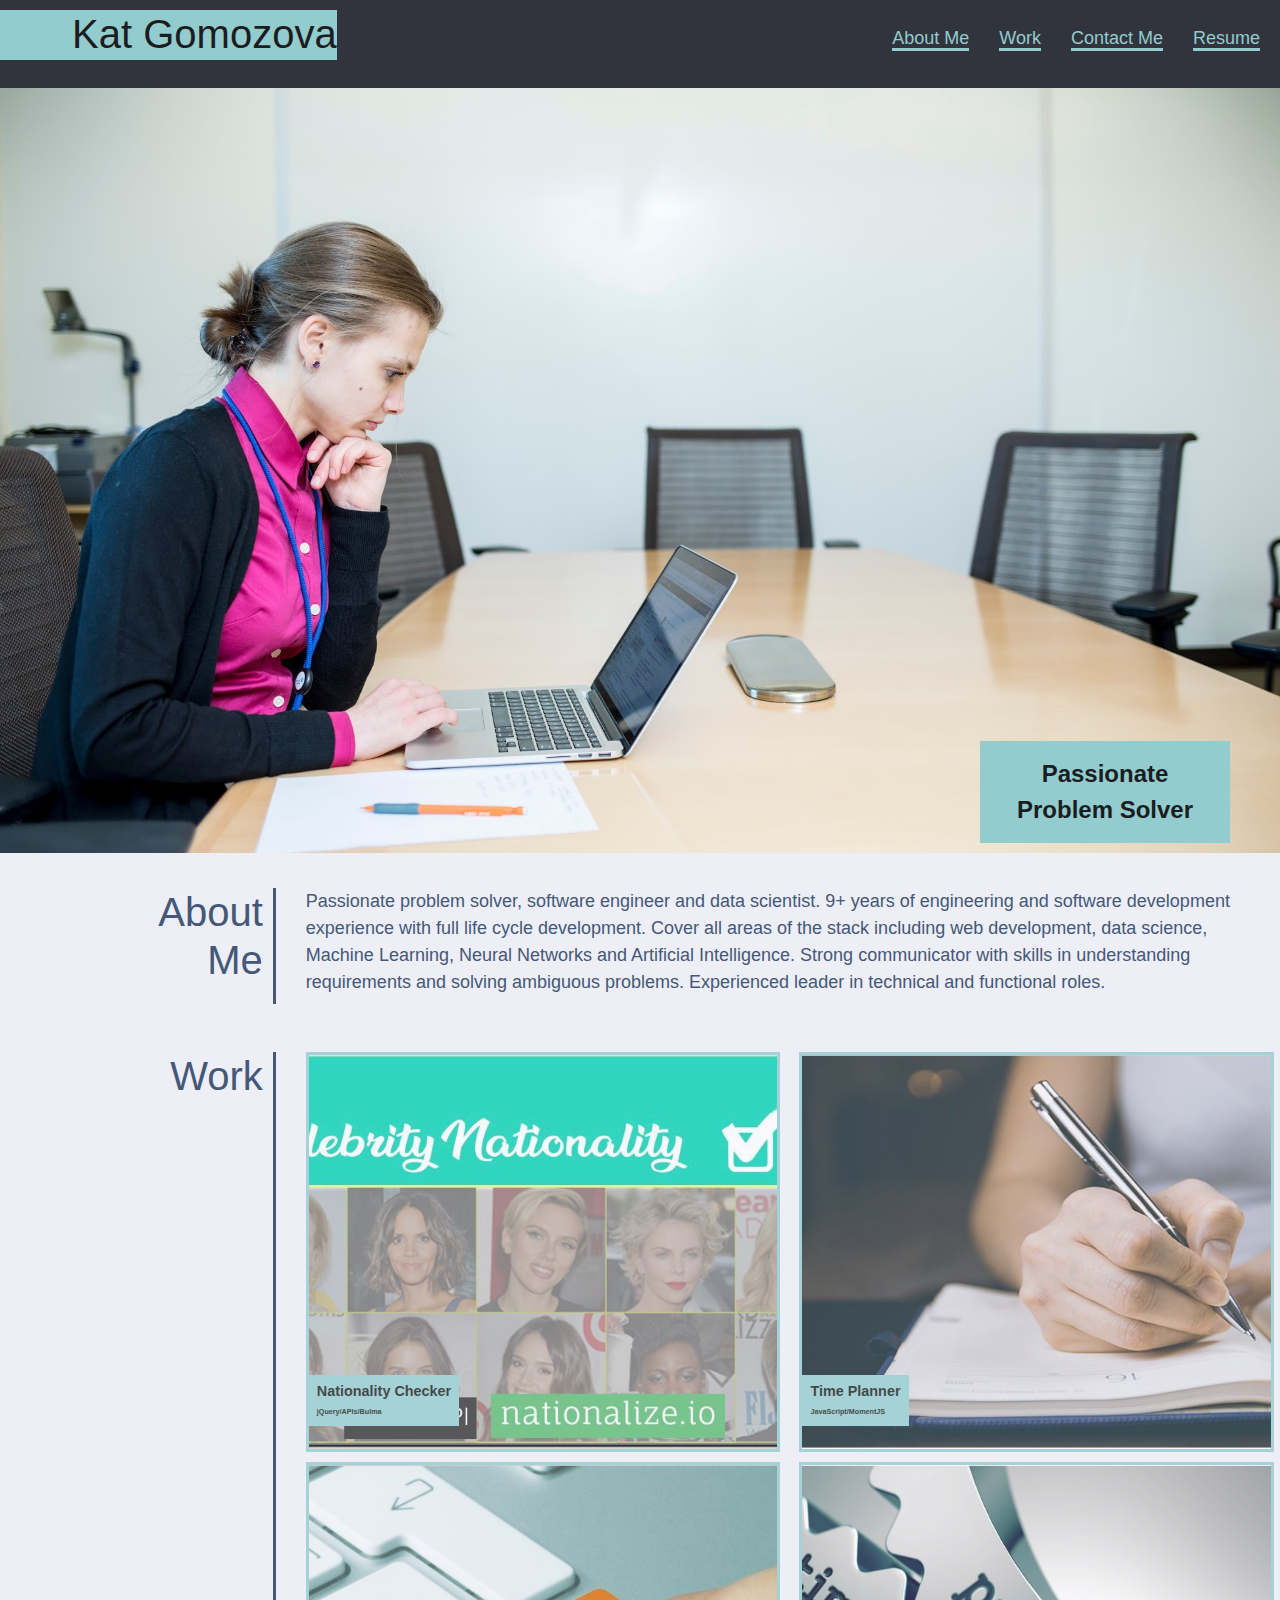
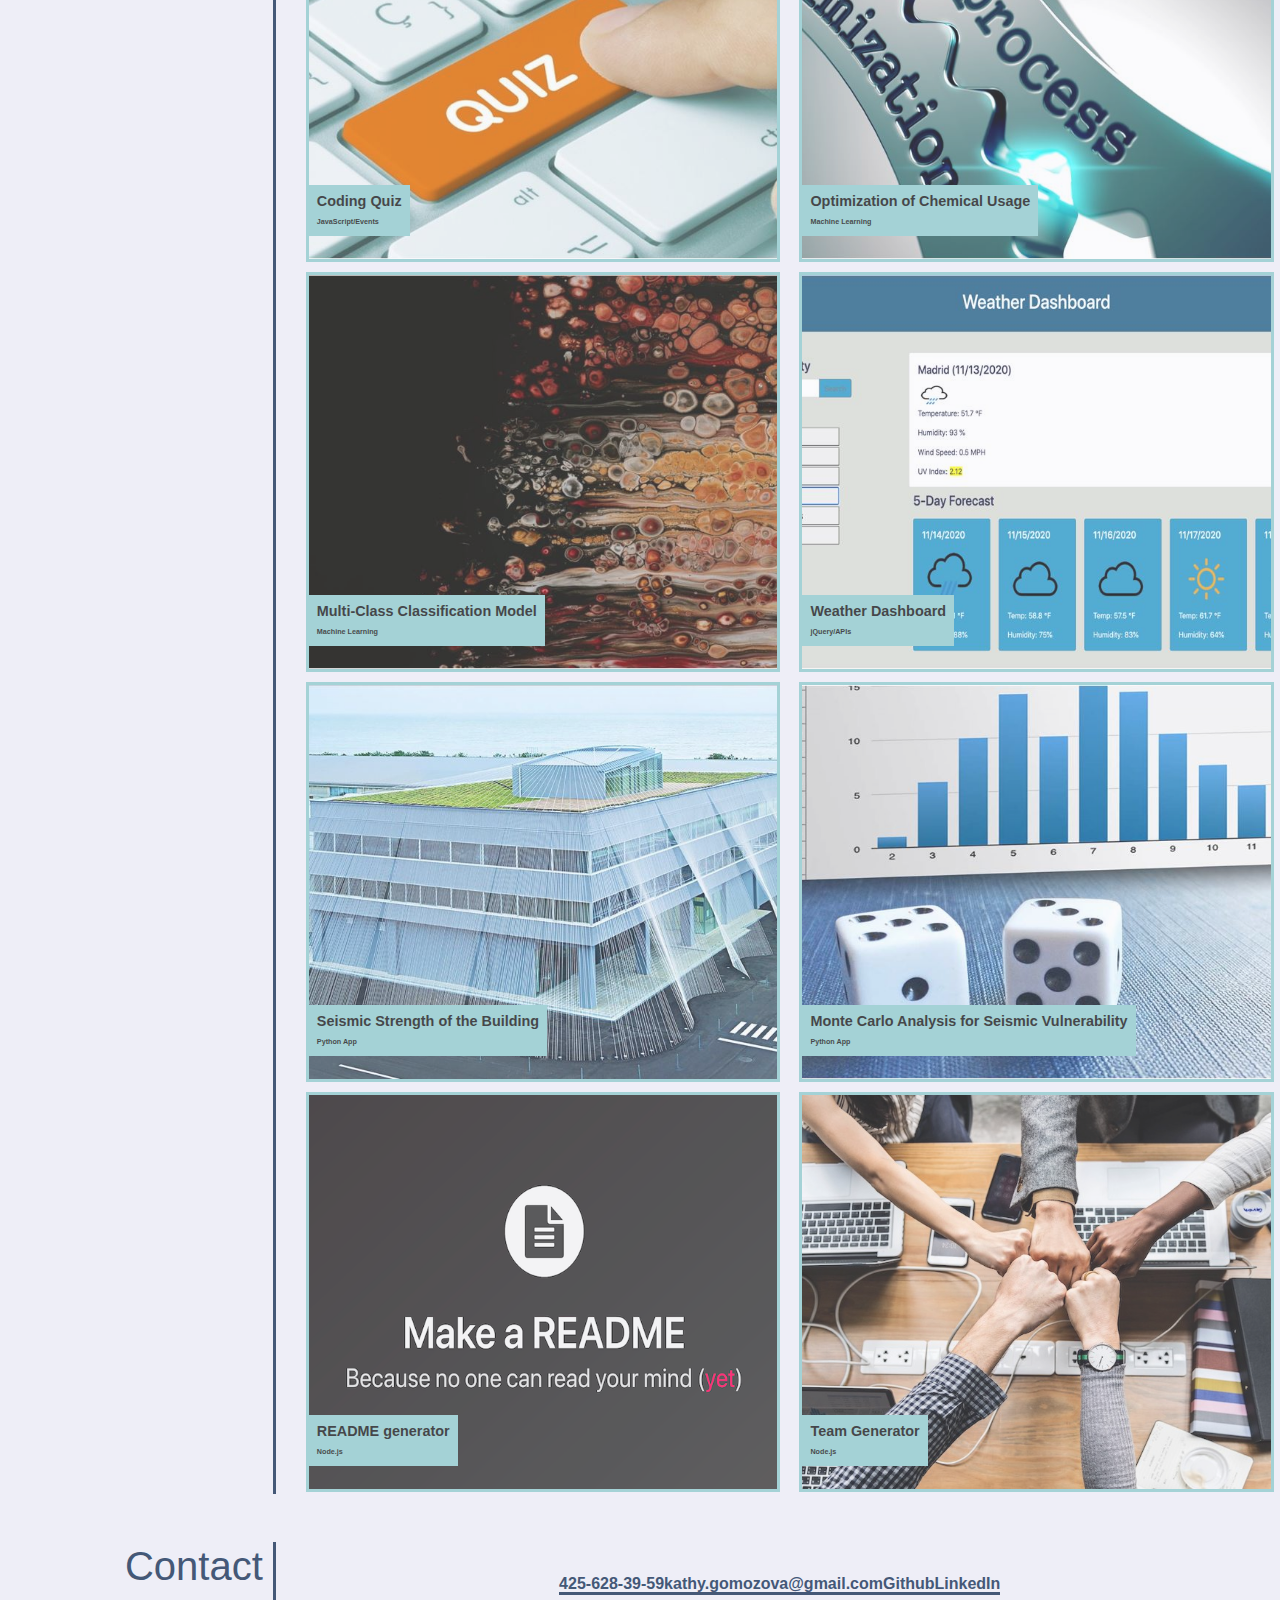
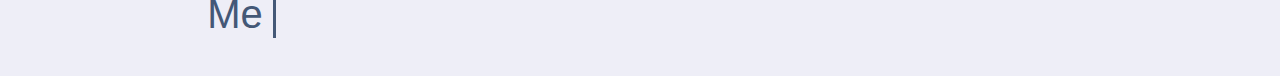
==== commit 32bcf1a7: "Changing resume link" ====
--- a/index.html
+++ b/index.html
@@ -23,7 +23,7 @@
                     <a href="#contact-me">Contact Me</a>
                 </li>
                 <li>
-                    <a href="resume Kat Gomozova SDE.pdf" target ="_blank">Resume</a>
+                    <a href="resume Kat Gomozova SDE 2.pdf" target ="_blank">Resume</a>
                 </li>
             </ul>
   
--- a/about_me_style.css
+++ b/about_me_style.css
@@ -220,7 +220,7 @@
 
 /* Sets the background image of the Weather Dashboard item in the work section */
 #celeb{
-    background-image: url("./images/Proj1.JPG");
+    background-image: url("./images/proj1.JPG");
 }
 
 /* Sets the background image of the Weather Dashboard item in the work section */
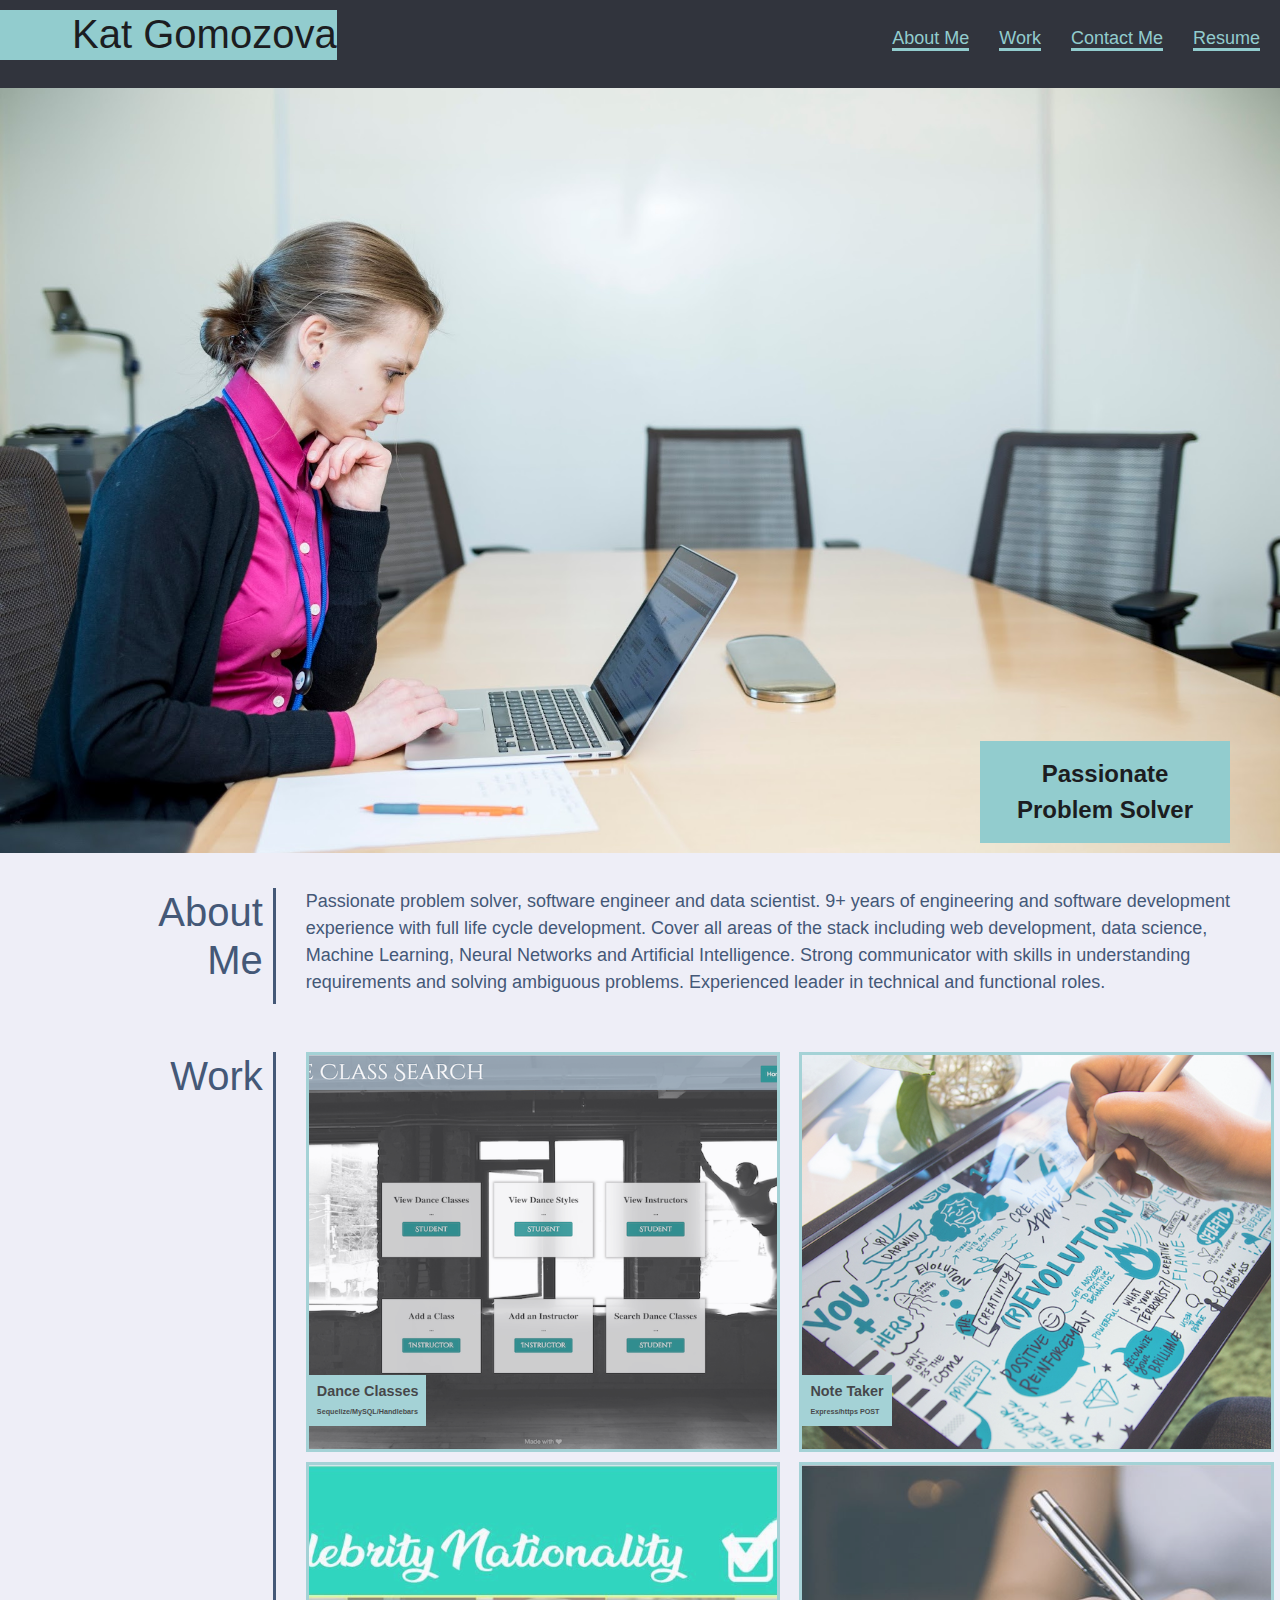
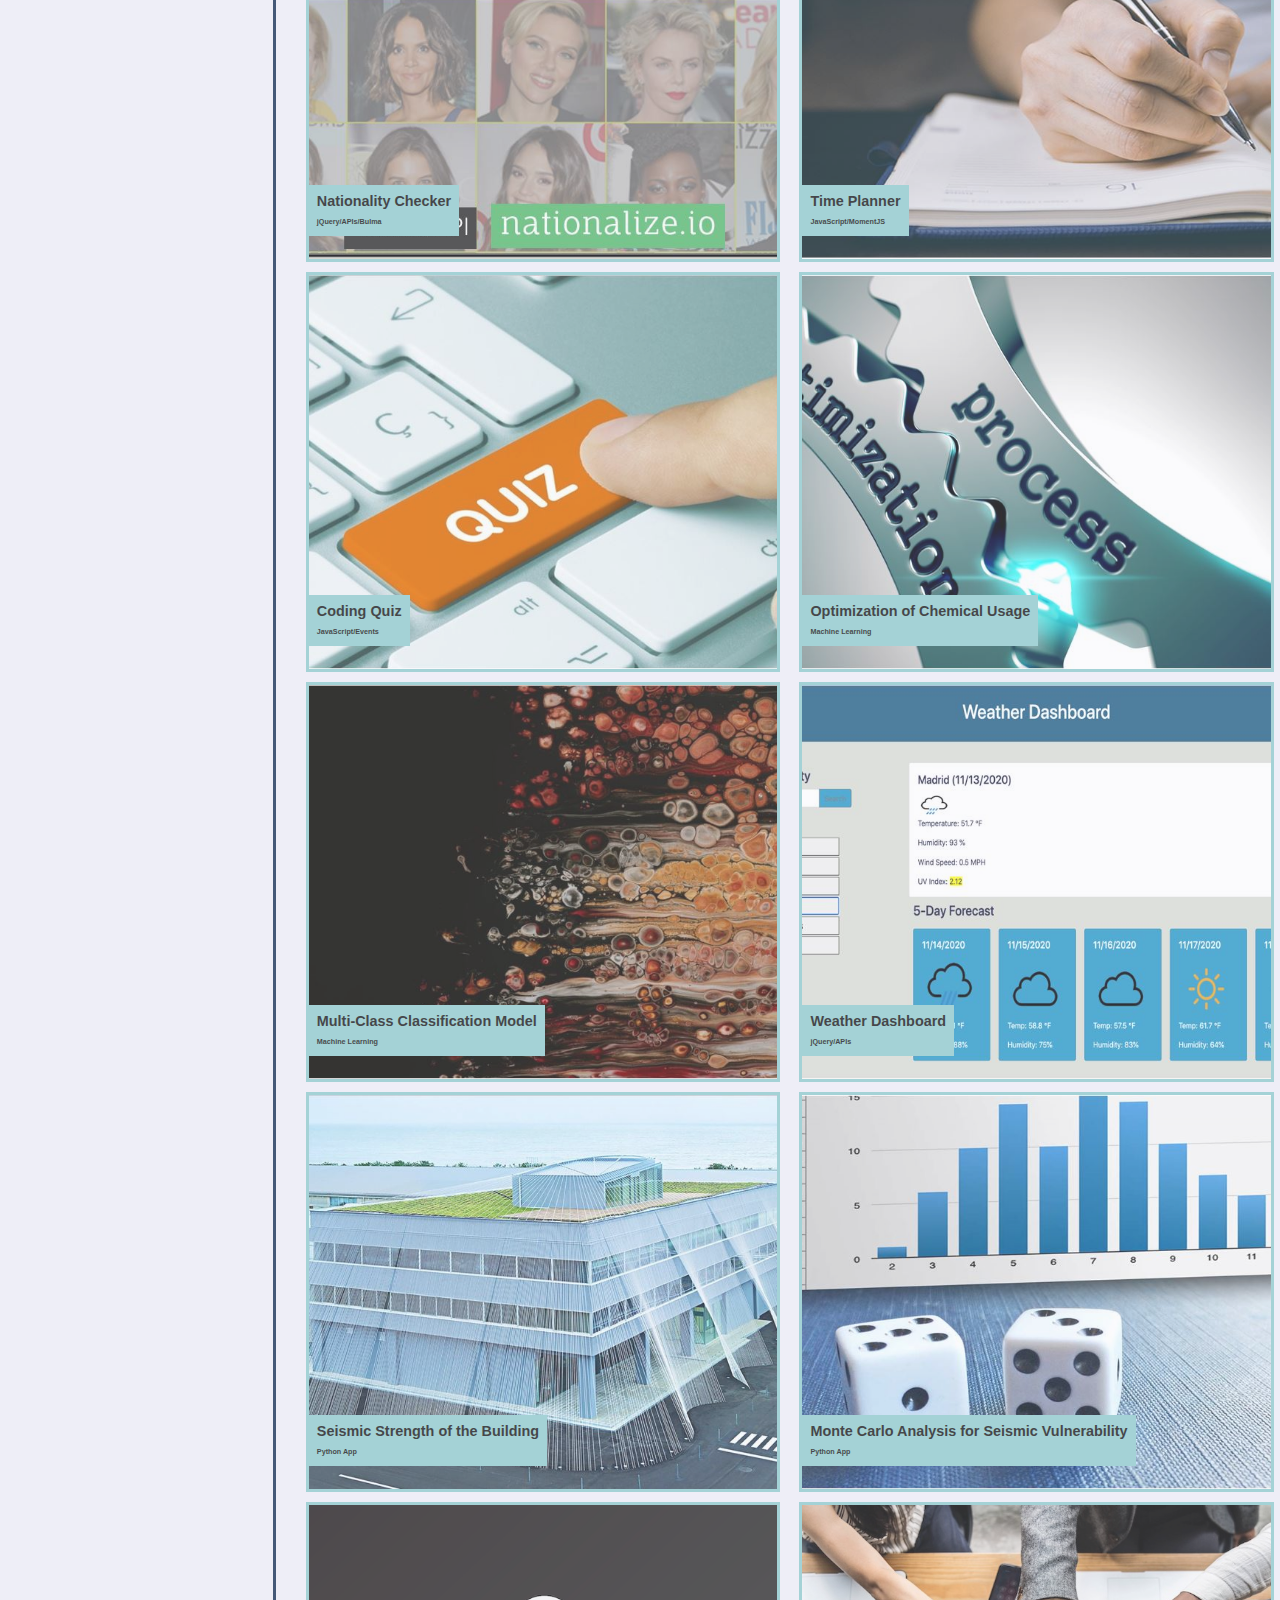
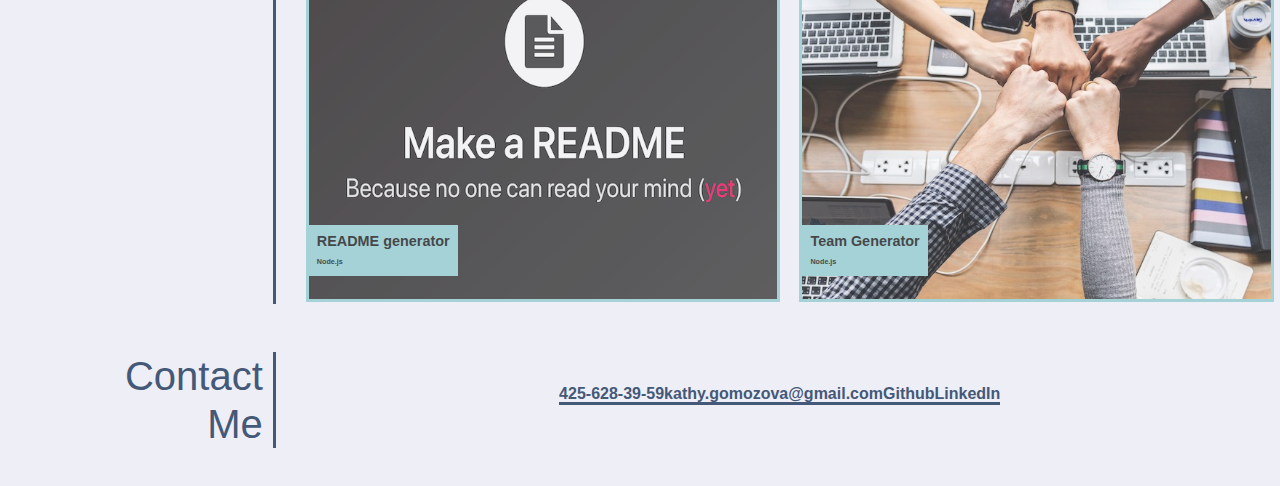
==== commit c8666342: "adding recent projects and updated resume" ====
--- a/index.html
+++ b/index.html
@@ -23,7 +23,7 @@
                     <a href="#contact-me">Contact Me</a>
                 </li>
                 <li>
-                    <a href="resume Kat Gomozova SDE 2.pdf" target ="_blank">Resume</a>
+                    <a href="Resume_KatGomozova_SDE.pdf" target ="_blank">Resume</a>
                 </li>
             </ul>
   
@@ -51,6 +51,14 @@
         <section id="work" class="content_item">
             <h1>Work</h1>
             <div>
+                <article class="small_box">
+                    <a class = "inner_box" id = "dance_db" href = "https://dance-class-search.herokuapp.com/index" target ="_blank">
+                        <h3>Dance Classes<br><span class="sm">Sequelize/MySQL/Handlebars</span></h3>
+                    </a>
+                    <a class = "inner_box" id = "note_taker" href = "https://note-taker-heroku-kat.herokuapp.com/" target ="_blank">
+                        <h3>Note Taker<br><span class="sm">Express/https POST</span></h3>
+                    </a>
+                </article>
                 <article class="small_box">
                     <a class = "inner_box" id = "celeb" href = "https://jjhphoto.github.io/celebchecker/" target ="_blank">
                         <h3>Nationality Checker<br><span class="sm">jQuery/APIs/Bulma</span></h3>
--- a/about_me_style.css
+++ b/about_me_style.css
@@ -208,7 +208,9 @@
 #monte_carlo,
 #seismic,
 #readme,
-#team
+#team,
+#dance_db,
+#note_taker
 {
     background-position: center;
     background-size: cover;
@@ -218,11 +220,19 @@
     flex-shrink: 4;
 }
 
-/* Sets the background image of the Weather Dashboard item in the work section */
+
+/* Sets the background image of the Dance Classes item in the work section */
+#dance_db{
+    background-image: url("./images/dance_db.png");
+}
+/* Sets the background image of the Dance Classes item in the work section */
+#note_taker{
+    background-image: url("./images/note_taker.jpg");
+}
+/* Sets the background image of the Celebrity Checker item in the work section */
 #celeb{
     background-image: url("./images/proj1.JPG");
 }
-
 /* Sets the background image of the Weather Dashboard item in the work section */
 #weather{
     background-image: url("./images/weather_dashboard.JPG");
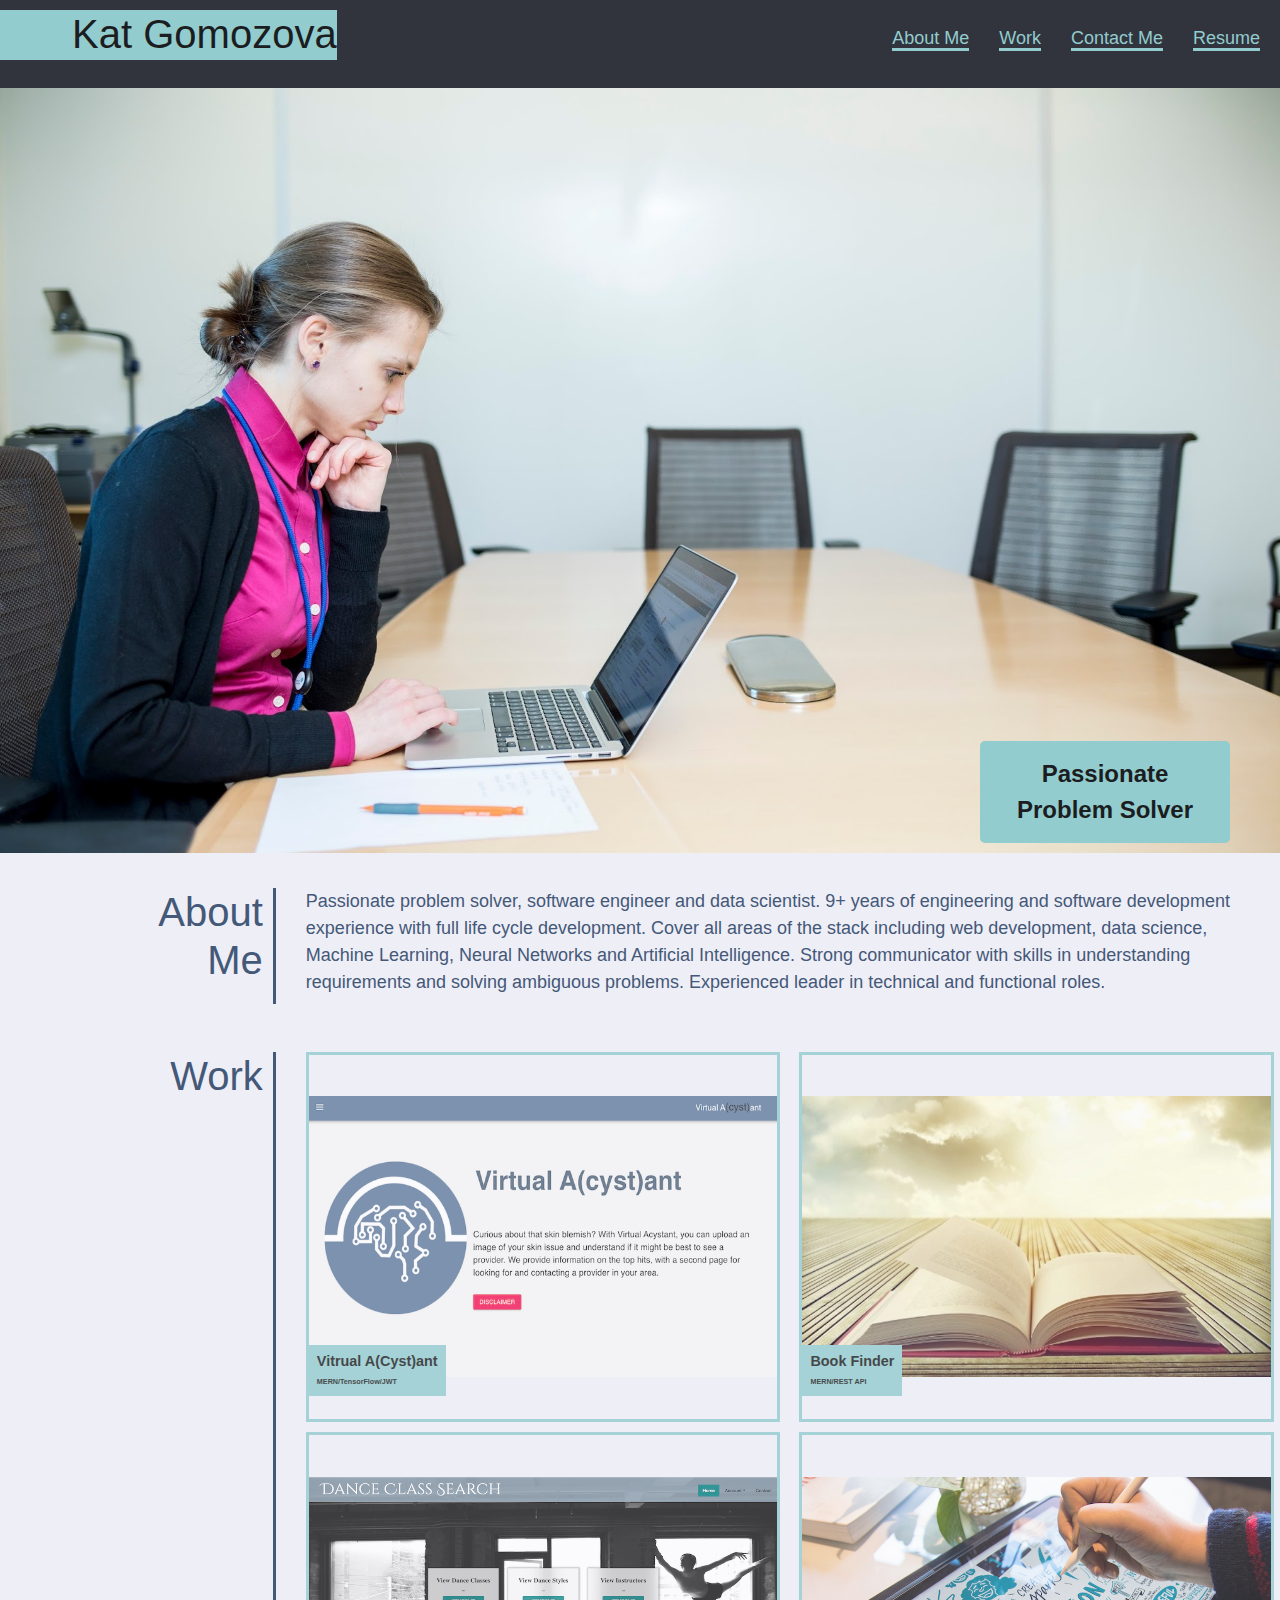
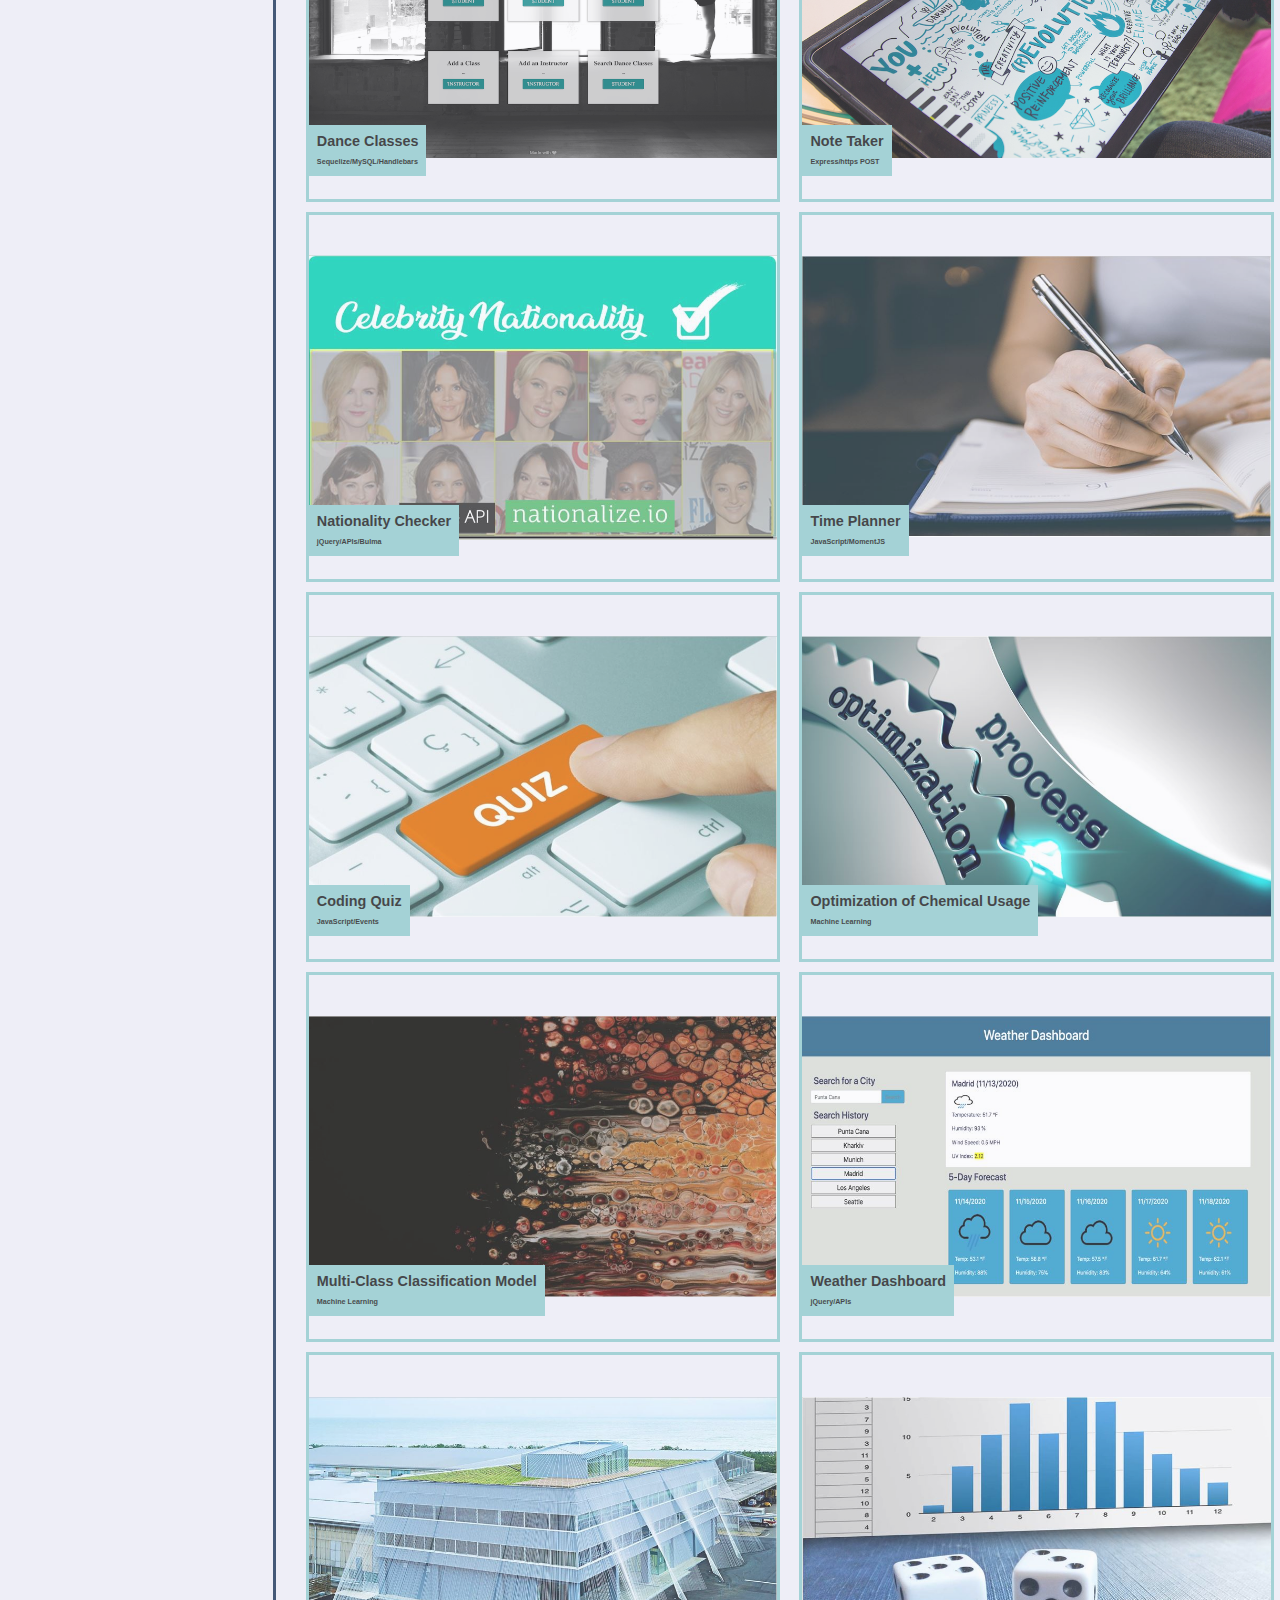
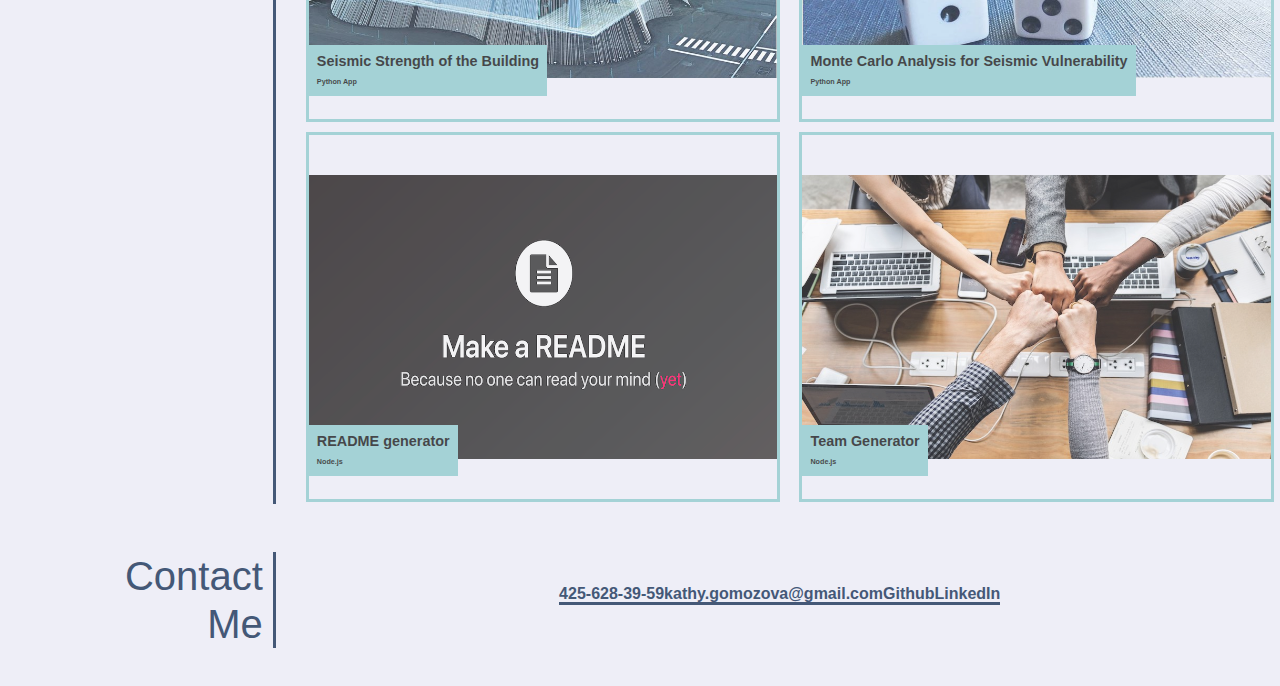
==== commit 3589b862: "updating portfolio projects and resume" ====
--- a/index.html
+++ b/index.html
@@ -51,6 +51,14 @@
         <section id="work" class="content_item">
             <h1>Work</h1>
             <div>
+                <article class="small_box">
+                    <a class = "inner_box" id = "virt" href = "https://virtual-acystant-kat.herokuapp.com/" target ="_blank">
+                        <h3>Vitrual A(Cyst)ant<br><span class="sm">MERN/TensorFlow/JWT</span></h3>
+                    </a>
+                    <a class = "inner_box" id = "gbooks" href = "https://g-books-search-kat.herokuapp.com/" target ="_blank">
+                        <h3>Book Finder<br><span class="sm">MERN/REST API</span></h3>
+                    </a>
+                </article>
                 <article class="small_box">
                     <a class = "inner_box" id = "dance_db" href = "https://dance-class-search.herokuapp.com/index" target ="_blank">
                         <h3>Dance Classes<br><span class="sm">Sequelize/MySQL/Handlebars</span></h3>
--- a/about_me_style.css
+++ b/about_me_style.css
@@ -84,13 +84,13 @@
     width: 100vw;
     margin-bottom: 25px;
     background-image: url("./images/intro_kat.jpg");
-    background-size: cover;
     background-position: center;
+    background-size: 100%;
+    background-repeat: no-repeat;
+    max-width: 100%;
+    display: block;
+    max-height: 100%;
     position: relative;
-    -webkit-background-size: cover;
-	-moz-background-size: cover;
-	background-size: cover;
-    -o-background-size: cover;
     flex-shrink: 12;
 }
 
@@ -107,6 +107,7 @@
     font-weight:bold;
     bottom:10px;
     right: 50px;
+    border-radius: 5px;
 }
 
 
@@ -176,7 +177,7 @@
 
 /* Sets the display options and the properties of the "row" that constains two small items in the work section */
 .small_box{
-    height: 400px;
+    height: 370px;
     margin-bottom:10px;
     display:flex;
     justify-content:space-between;
@@ -210,16 +211,29 @@
 #readme,
 #team,
 #dance_db,
-#note_taker
+#note_taker,
+#gbooks,
+#virt
 {
     background-position: center;
-    background-size: cover;
+    background-size: 100%;
+    background-repeat: no-repeat;
     max-width: 100%;
     display: block;
     max-height: 100%;
     flex-shrink: 4;
 }
 
+
+/* Sets the background image of the Virtual Asyctant item in the work section */
+#virt{
+    background-image: url("./images/virt.png");
+}
+
+/* Sets the background image of the Books Finder item in the work section */
+#gbooks{
+    background-image: url("./images/books.jpeg");
+}
 
 /* Sets the background image of the Dance Classes item in the work section */
 #dance_db{
